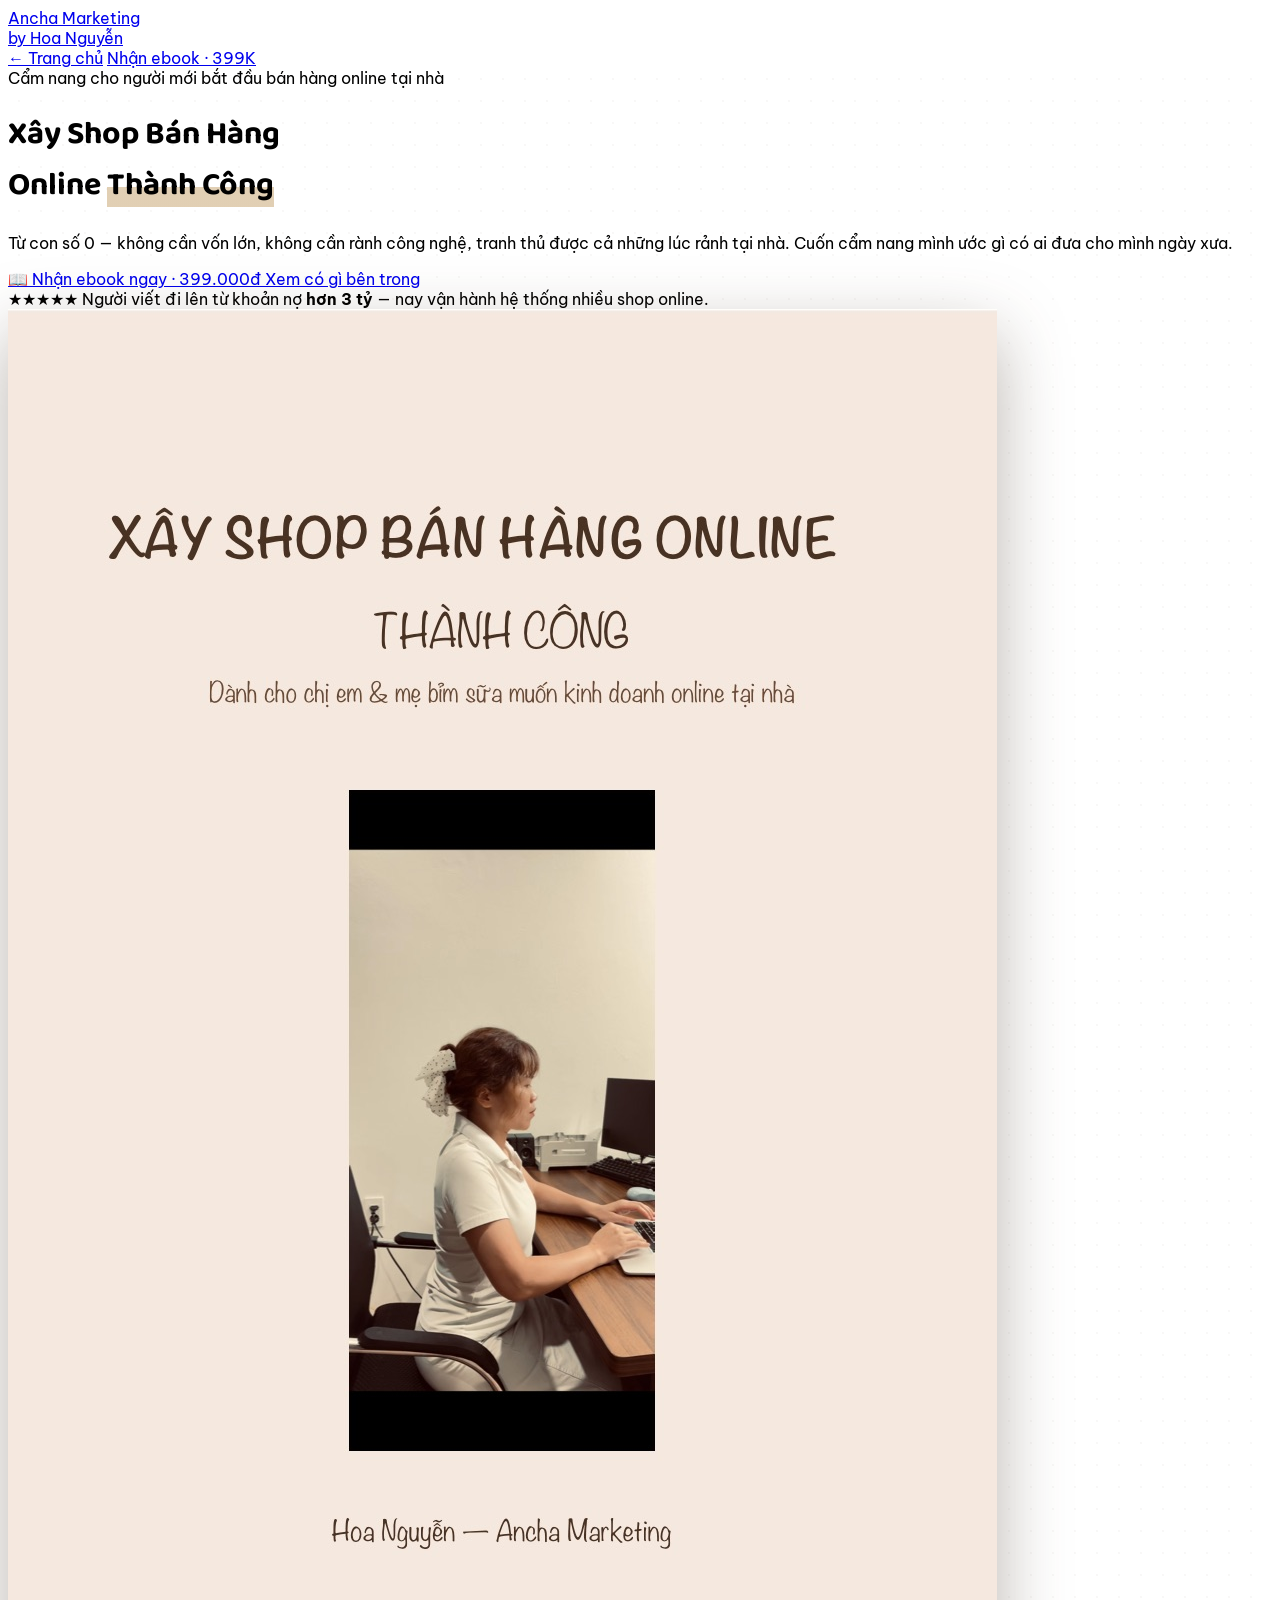
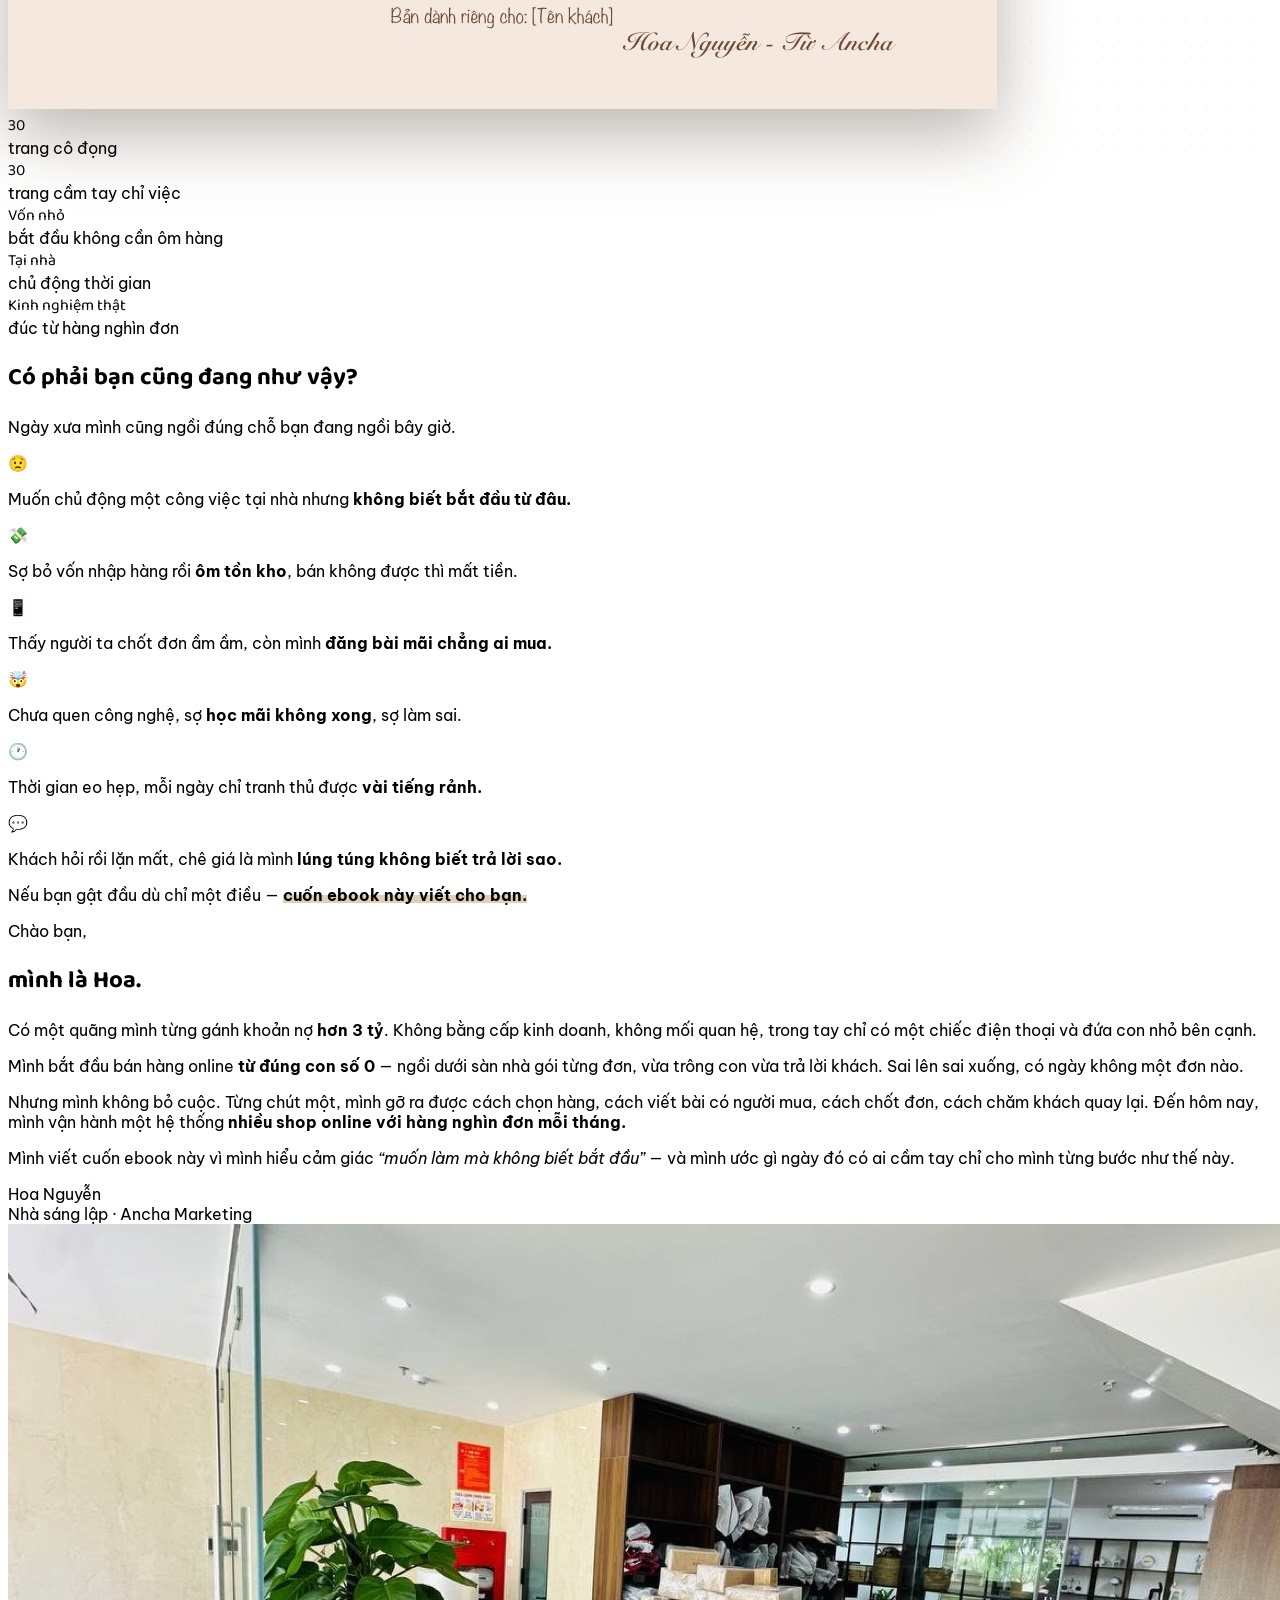
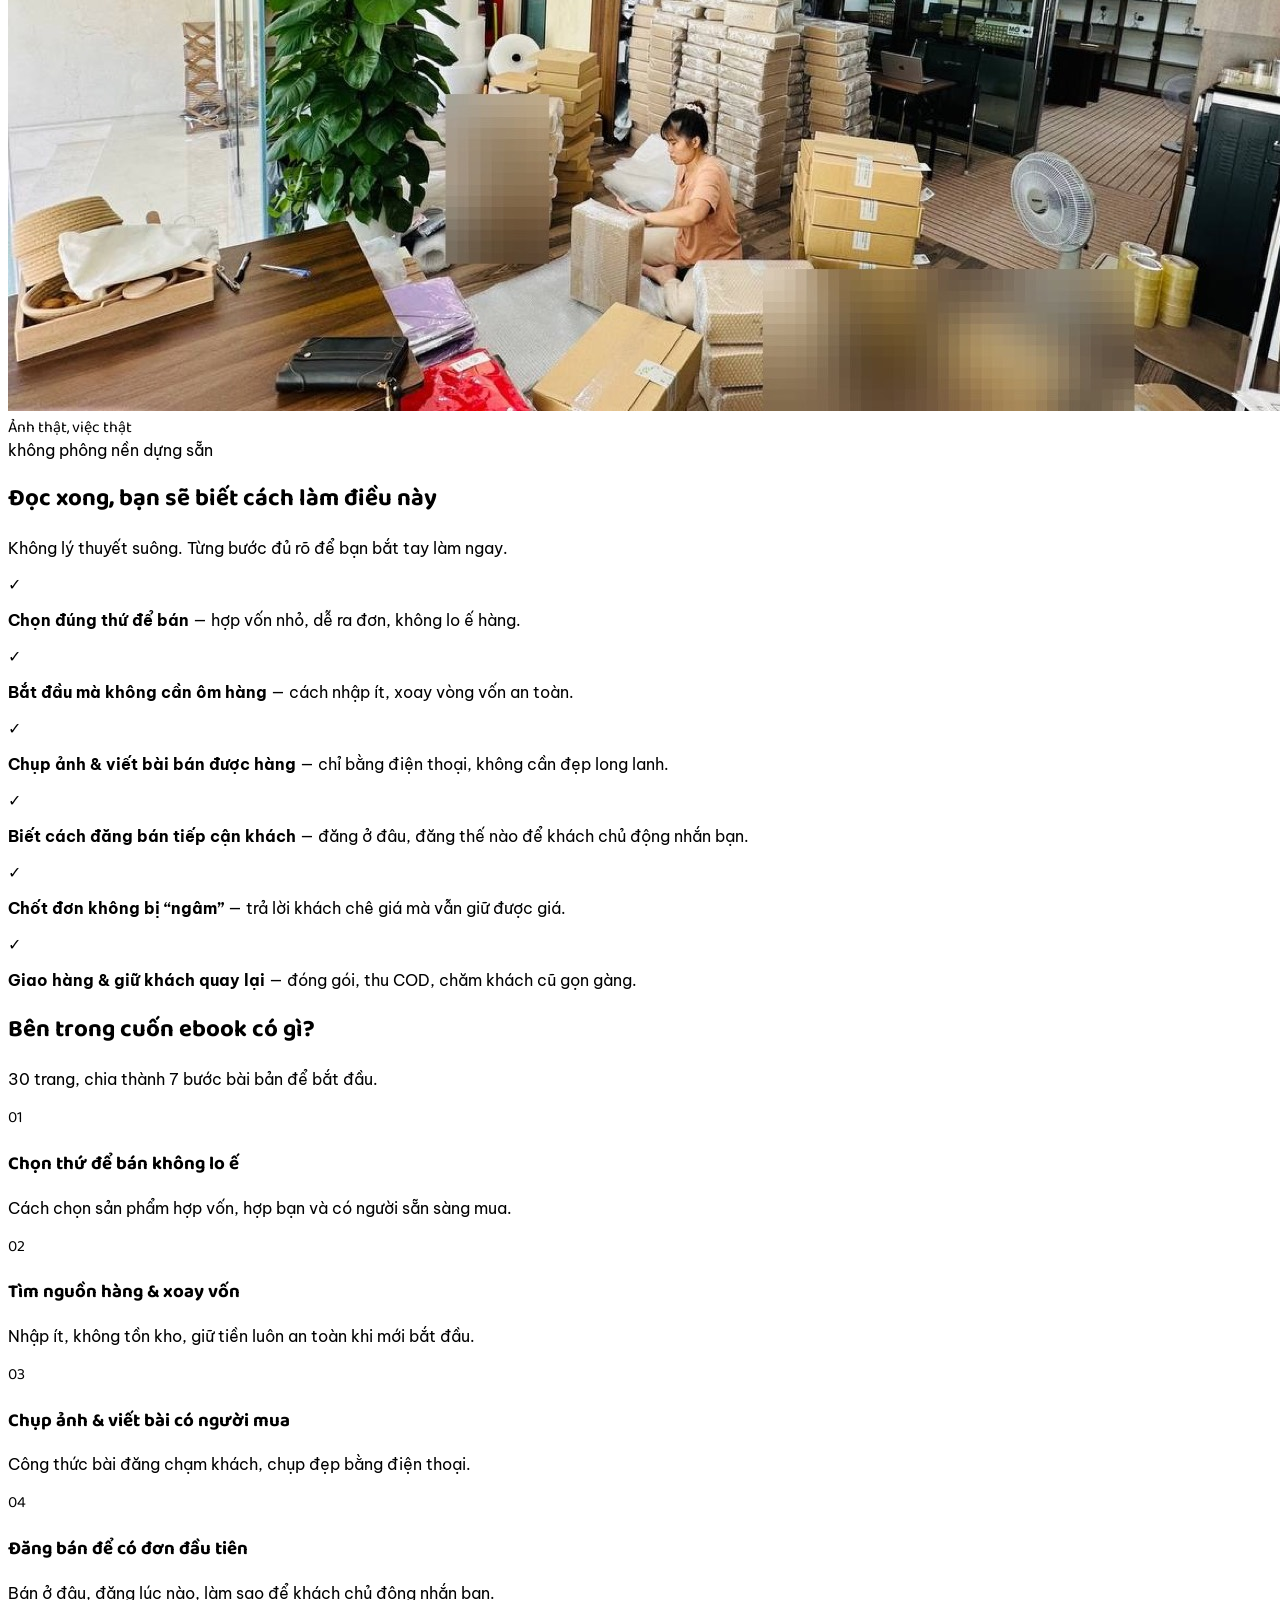
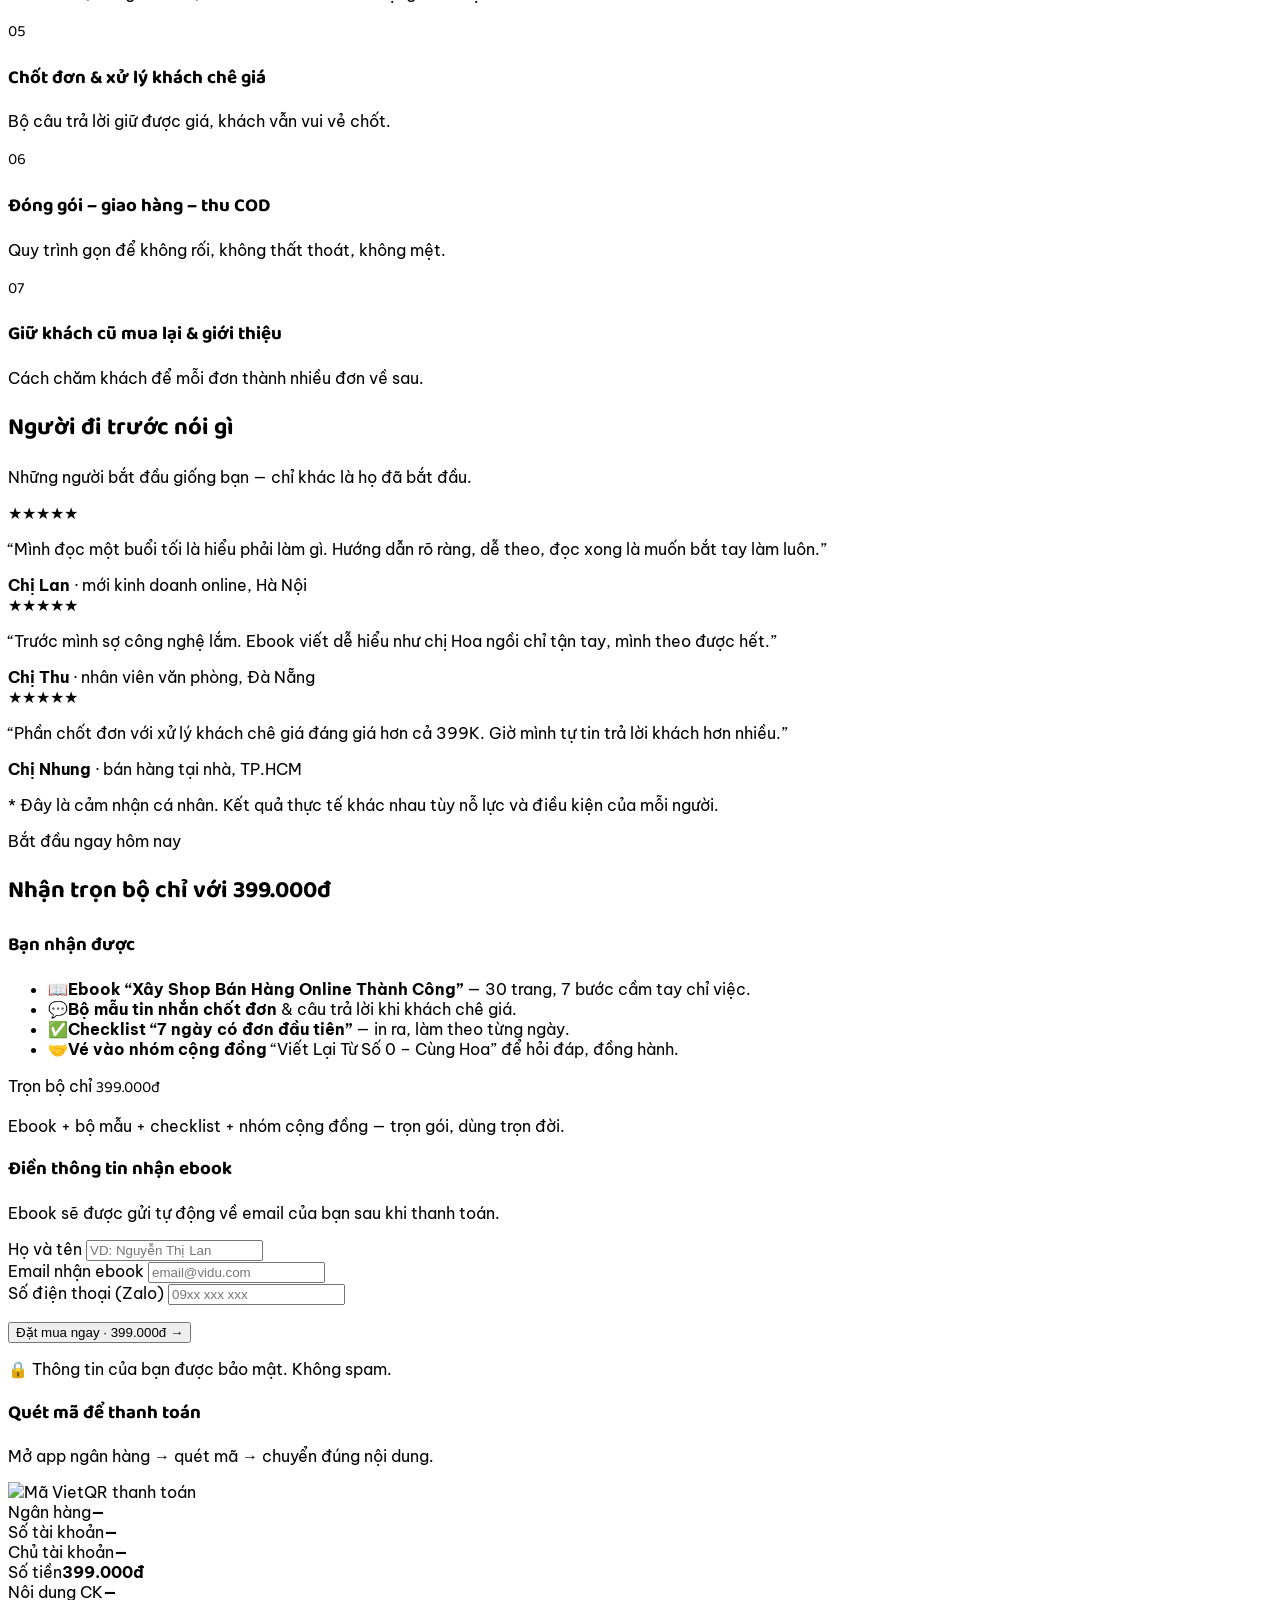
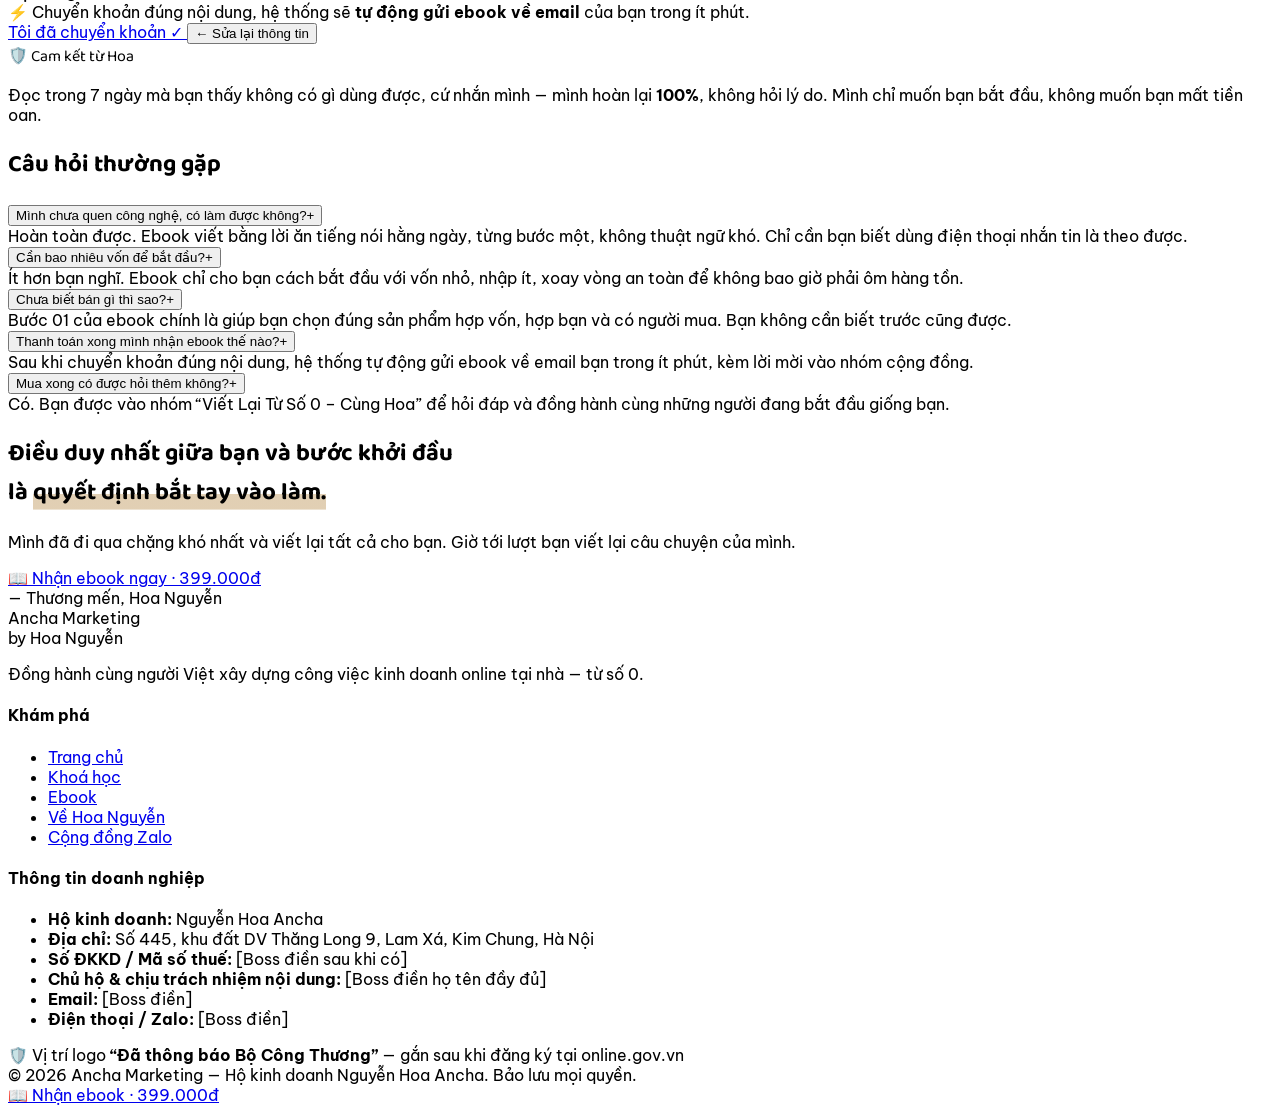
==== ebook/index.html @ ba5d1a35 "Thanh toán ebook: cấu hình SePay Sacombank + nối Apps Script (Mức 2) - CONFIG: Sacombank / SEP10008F" ====
<!DOCTYPE html>
<html lang="vi">
<head>
<meta charset="UTF-8">
<meta name="viewport" content="width=device-width, initial-scale=1.0">
<title>Xây Shop Bán Hàng Online Thành Công — Ebook của Hoa Nguyễn</title>
<meta name="description" content="Ebook cầm tay chỉ việc cho người mới bắt đầu bán hàng online tại nhà — từ số 0, vốn nhỏ, không cần rành công nghệ. Viết bởi Hoa Nguyễn, Ancha Marketing.">

<!-- Open Graph -->
<meta property="og:title" content="Xây Shop Bán Hàng Online Thành Công — Ebook của Hoa Nguyễn">
<meta property="og:description" content="Từ số 0 — cẩm nang cầm tay chỉ việc bán hàng online tại nhà cho người mới bắt đầu. Chỉ 399.000đ.">
<meta property="og:image" content="https://anchamarketing.com/ebook/assets/ebook-cover.jpg">
<meta property="og:type" content="website">

<link rel="icon" href="data:image/svg+xml,%3Csvg xmlns='http://www.w3.org/2000/svg' viewBox='0 0 100 100'%3E%3Ctext y='.9em' font-size='90'%3E%F0%9F%93%96%3C/text%3E%3C/svg%3E">

<script src="https://cdn.tailwindcss.com"></script>

<link rel="preconnect" href="https://fonts.googleapis.com">
<link rel="preconnect" href="https://fonts.gstatic.com" crossorigin>
<link href="https://fonts.googleapis.com/css2?family=Baloo+2:wght@500;600;700;800&family=Be+Vietnam+Pro:wght@300;400;500;600;700&family=Dancing+Script:wght@600;700&display=swap" rel="stylesheet">

<script>
  tailwind.config = {
    theme: {
      extend: {
        colors: {
          cream:   '#F5E8DE',
          cream2:  '#EFDFD2',
          cream3:  '#E7D4C4',
          ink:     '#4A3222',
          brown:   '#6B4A34',
          brownd:  '#3A2717',
          gold:    '#C9A876',
          goldd:   '#B08C55'
        },
        fontFamily: {
          hand:   ['"Baloo 2"', 'cursive'],
          script: ['"Dancing Script"', 'cursive'],
          body:   ['"Be Vietnam Pro"', 'sans-serif']
        }
      }
    }
  }
</script>

<style>
  html { scroll-behavior: smooth; }
  body { font-family: 'Be Vietnam Pro', sans-serif; }
  h1,h2,h3,.font-hand { font-family: 'Baloo 2', cursive; }
  .reveal { opacity: 0; transform: translateY(24px); transition: opacity .7s ease, transform .7s ease; }
  .reveal.on { opacity: 1; transform: none; }
  .cta-pulse { box-shadow: 0 0 0 0 rgba(201,168,118,.55); animation: pulse 2.4s infinite; }
  @keyframes pulse { 0%{box-shadow:0 0 0 0 rgba(201,168,118,.5)} 70%{box-shadow:0 0 0 16px rgba(201,168,118,0)} 100%{box-shadow:0 0 0 0 rgba(201,168,118,0)} }
  .book-shadow { filter: drop-shadow(0 25px 35px rgba(58,39,23,.35)); }
  .paper { background-image: radial-gradient(rgba(74,50,34,.035) 1px, transparent 1px); background-size: 22px 22px; }
  .underline-hand { background: linear-gradient(120deg, rgba(201,168,118,.55) 0 100%); background-repeat:no-repeat; background-position:0 88%; background-size:100% 40%; }
</style>
</head>
<body class="bg-cream text-ink antialiased">

<!-- ===== NAV ===== -->
<nav class="fixed top-0 inset-x-0 z-50 bg-cream/90 backdrop-blur border-b border-cream3">
  <div class="max-w-6xl mx-auto px-4 h-16 flex items-center justify-between">
    <a href="../" class="leading-tight">
      <div class="font-script text-2xl text-brown">Ancha Marketing</div>
      <div class="text-[10px] tracking-[.25em] text-brown/70 uppercase -mt-1">by Hoa Nguyễn</div>
    </a>
    <div class="flex items-center gap-5">
      <a href="../" class="hidden md:inline text-sm font-medium text-brown hover:text-ink">← Trang chủ</a>
      <a href="#dat-mua" class="hidden sm:inline-flex items-center gap-2 bg-brown text-cream px-5 py-2.5 rounded-full text-sm font-semibold hover:bg-brownd transition">
        Nhận ebook · 399K
      </a>
    </div>
  </div>
</nav>

<!-- ===== HERO ===== -->
<header class="pt-24 pb-14 sm:pt-32 sm:pb-20 px-4 paper">
  <div class="max-w-6xl mx-auto grid lg:grid-cols-2 gap-10 lg:gap-8 items-center">
    <div class="text-center lg:text-left">
      <span class="inline-block bg-cream2 text-brown text-xs sm:text-sm font-semibold px-4 py-1.5 rounded-full border border-cream3 mb-5">
        Cẩm nang cho người mới bắt đầu bán hàng online tại nhà
      </span>
      <h1 class="text-4xl sm:text-5xl lg:text-[3.4rem] font-extrabold leading-[1.08] text-ink">
        Xây Shop Bán Hàng<br>Online <span class="underline-hand">Thành Công</span>
      </h1>
      <p class="mt-5 text-lg sm:text-xl text-brown/90 max-w-xl mx-auto lg:mx-0">
        Từ con số 0 — không cần vốn lớn, không cần rành công nghệ, tranh thủ được cả những lúc rảnh tại nhà. Cuốn cẩm nang mình ước gì có ai đưa cho mình ngày xưa.
      </p>

      <div class="mt-8 flex flex-col sm:flex-row gap-3 justify-center lg:justify-start">
        <a href="#dat-mua" class="cta-pulse inline-flex items-center justify-center gap-2 bg-brown text-cream px-8 py-4 rounded-full text-lg font-bold hover:bg-brownd transition">
          📖 Nhận ebook ngay · 399.000đ
        </a>
        <a href="#ben-trong" class="inline-flex items-center justify-center gap-2 bg-transparent border-2 border-brown/40 text-brown px-8 py-4 rounded-full text-lg font-semibold hover:bg-cream2 transition">
          Xem có gì bên trong
        </a>
      </div>

      <div class="mt-7 flex items-center gap-3 justify-center lg:justify-start text-sm text-brown/80">
        <span class="text-gold text-lg">★★★★★</span>
        <span>Người viết đi lên từ khoản nợ <b>hơn 3 tỷ</b> — nay vận hành hệ thống nhiều shop online.</span>
      </div>
    </div>

    <!-- Book mockup -->
    <div class="flex justify-center lg:justify-end">
      <div class="relative">
        <div class="absolute -inset-6 bg-gold/15 rounded-[2rem] blur-2xl"></div>
        <img src="assets/ebook-cover.jpg" alt="Bìa ebook Xây Shop Bán Hàng Online Thành Công"
             class="relative w-64 sm:w-80 rounded-xl book-shadow ring-1 ring-cream3">
        <div class="absolute -bottom-4 -right-3 sm:-right-5 bg-ink text-cream rounded-2xl px-4 py-2 text-center shadow-xl rotate-3">
          <div class="font-hand text-2xl font-extrabold leading-none">30</div>
          <div class="text-[10px] tracking-wide">trang cô đọng</div>
        </div>
      </div>
    </div>
  </div>
</header>

<!-- ===== TRUST STRIP ===== -->
<section class="bg-cream2 border-y border-cream3">
  <div class="max-w-6xl mx-auto px-4 py-8 grid grid-cols-2 md:grid-cols-4 gap-6 text-center">
    <div><div class="font-hand text-3xl font-extrabold text-brown">30</div><div class="text-xs sm:text-sm text-brown/80 mt-1">trang cầm tay chỉ việc</div></div>
    <div><div class="font-hand text-3xl font-extrabold text-brown">Vốn nhỏ</div><div class="text-xs sm:text-sm text-brown/80 mt-1">bắt đầu không cần ôm hàng</div></div>
    <div><div class="font-hand text-3xl font-extrabold text-brown">Tại nhà</div><div class="text-xs sm:text-sm text-brown/80 mt-1">chủ động thời gian</div></div>
    <div><div class="font-hand text-3xl font-extrabold text-brown">Kinh nghiệm thật</div><div class="text-xs sm:text-sm text-brown/80 mt-1">đúc từ hàng nghìn đơn</div></div>
  </div>
</section>

<!-- ===== PAIN ===== -->
<section class="py-16 sm:py-20 px-4">
  <div class="max-w-4xl mx-auto text-center reveal">
    <h2 class="text-3xl sm:text-4xl font-extrabold text-ink">Có phải bạn cũng đang như vậy?</h2>
    <p class="mt-3 text-brown/80 text-lg">Ngày xưa mình cũng ngồi đúng chỗ bạn đang ngồi bây giờ.</p>
  </div>
  <div class="max-w-4xl mx-auto mt-10 grid sm:grid-cols-2 gap-4">
    <div class="reveal flex gap-4 bg-white/60 border border-cream3 rounded-2xl p-5"><span class="text-2xl">😟</span><p>Muốn chủ động một công việc tại nhà nhưng <b>không biết bắt đầu từ đâu.</b></p></div>
    <div class="reveal flex gap-4 bg-white/60 border border-cream3 rounded-2xl p-5"><span class="text-2xl">💸</span><p>Sợ bỏ vốn nhập hàng rồi <b>ôm tồn kho</b>, bán không được thì mất tiền.</p></div>
    <div class="reveal flex gap-4 bg-white/60 border border-cream3 rounded-2xl p-5"><span class="text-2xl">📱</span><p>Thấy người ta chốt đơn ầm ầm, còn mình <b>đăng bài mãi chẳng ai mua.</b></p></div>
    <div class="reveal flex gap-4 bg-white/60 border border-cream3 rounded-2xl p-5"><span class="text-2xl">🤯</span><p>Chưa quen công nghệ, sợ <b>học mãi không xong</b>, sợ làm sai.</p></div>
    <div class="reveal flex gap-4 bg-white/60 border border-cream3 rounded-2xl p-5"><span class="text-2xl">🕐</span><p>Thời gian eo hẹp, mỗi ngày chỉ tranh thủ được <b>vài tiếng rảnh.</b></p></div>
    <div class="reveal flex gap-4 bg-white/60 border border-cream3 rounded-2xl p-5"><span class="text-2xl">💬</span><p>Khách hỏi rồi lặn mất, chê giá là mình <b>lúng túng không biết trả lời sao.</b></p></div>
  </div>
  <p class="max-w-2xl mx-auto text-center mt-10 text-lg text-ink reveal">
    Nếu bạn gật đầu dù chỉ một điều — <b class="underline-hand">cuốn ebook này viết cho bạn.</b>
  </p>
</section>

<!-- ===== STORY (personal) ===== -->
<section class="py-16 sm:py-20 px-4 bg-cream2 border-y border-cream3">
  <div class="max-w-6xl mx-auto grid lg:grid-cols-2 gap-10 items-center">
    <div class="reveal order-2 lg:order-1">
      <span class="font-script text-3xl text-gold">Chào bạn,</span>
      <h2 class="text-3xl sm:text-4xl font-extrabold text-ink mt-1">mình là Hoa.</h2>
      <div class="mt-5 space-y-4 text-brown/90 text-lg leading-relaxed">
        <p>Có một quãng mình từng gánh khoản nợ <b>hơn 3 tỷ</b>. Không bằng cấp kinh doanh, không mối quan hệ, trong tay chỉ có một chiếc điện thoại và đứa con nhỏ bên cạnh.</p>
        <p>Mình bắt đầu bán hàng online <b>từ đúng con số 0</b> — ngồi dưới sàn nhà gói từng đơn, vừa trông con vừa trả lời khách. Sai lên sai xuống, có ngày không một đơn nào.</p>
        <p>Nhưng mình không bỏ cuộc. Từng chút một, mình gỡ ra được cách chọn hàng, cách viết bài có người mua, cách chốt đơn, cách chăm khách quay lại. Đến hôm nay, mình vận hành một hệ thống <b>nhiều shop online với hàng nghìn đơn mỗi tháng.</b></p>
        <p>Mình viết cuốn ebook này vì mình hiểu cảm giác <i>“muốn làm mà không biết bắt đầu”</i> — và mình ước gì ngày đó có ai cầm tay chỉ cho mình từng bước như thế này.</p>
      </div>
      <div class="mt-6 font-script text-3xl text-brown">Hoa Nguyễn</div>
      <div class="text-sm text-brown/70">Nhà sáng lập · Ancha Marketing</div>
    </div>
    <div class="reveal order-1 lg:order-2">
      <div class="relative">
        <img src="assets/hoa-lam-viec.jpg" alt="Hoa gói đơn hàng tại nhà" class="rounded-2xl shadow-xl ring-1 ring-cream3 w-full object-cover">
        <div class="absolute -bottom-5 left-4 bg-cream border border-gold/50 rounded-2xl px-5 py-3 shadow-lg">
          <div class="font-hand text-xl font-bold text-ink leading-tight">Ảnh thật, việc thật</div>
          <div class="text-xs text-brown/80">không phông nền dựng sẵn</div>
        </div>
      </div>
    </div>
  </div>
</section>

<!-- ===== PROMISE ===== -->
<section class="py-16 sm:py-20 px-4">
  <div class="max-w-4xl mx-auto text-center reveal">
    <h2 class="text-3xl sm:text-4xl font-extrabold text-ink">Đọc xong, bạn sẽ biết cách làm điều này</h2>
    <p class="mt-3 text-brown/80 text-lg">Không lý thuyết suông. Từng bước đủ rõ để bạn bắt tay làm ngay.</p>
  </div>
  <div class="max-w-5xl mx-auto mt-10 grid sm:grid-cols-2 gap-5">
    <div class="reveal flex gap-4 items-start"><span class="shrink-0 w-9 h-9 rounded-full bg-gold/25 text-brown flex items-center justify-center font-bold">✓</span><p class="text-lg"><b>Chọn đúng thứ để bán</b> — hợp vốn nhỏ, dễ ra đơn, không lo ế hàng.</p></div>
    <div class="reveal flex gap-4 items-start"><span class="shrink-0 w-9 h-9 rounded-full bg-gold/25 text-brown flex items-center justify-center font-bold">✓</span><p class="text-lg"><b>Bắt đầu mà không cần ôm hàng</b> — cách nhập ít, xoay vòng vốn an toàn.</p></div>
    <div class="reveal flex gap-4 items-start"><span class="shrink-0 w-9 h-9 rounded-full bg-gold/25 text-brown flex items-center justify-center font-bold">✓</span><p class="text-lg"><b>Chụp ảnh &amp; viết bài bán được hàng</b> — chỉ bằng điện thoại, không cần đẹp long lanh.</p></div>
    <div class="reveal flex gap-4 items-start"><span class="shrink-0 w-9 h-9 rounded-full bg-gold/25 text-brown flex items-center justify-center font-bold">✓</span><p class="text-lg"><b>Biết cách đăng bán tiếp cận khách</b> — đăng ở đâu, đăng thế nào để khách chủ động nhắn bạn.</p></div>
    <div class="reveal flex gap-4 items-start"><span class="shrink-0 w-9 h-9 rounded-full bg-gold/25 text-brown flex items-center justify-center font-bold">✓</span><p class="text-lg"><b>Chốt đơn không bị “ngâm”</b> — trả lời khách chê giá mà vẫn giữ được giá.</p></div>
    <div class="reveal flex gap-4 items-start"><span class="shrink-0 w-9 h-9 rounded-full bg-gold/25 text-brown flex items-center justify-center font-bold">✓</span><p class="text-lg"><b>Giao hàng &amp; giữ khách quay lại</b> — đóng gói, thu COD, chăm khách cũ gọn gàng.</p></div>
  </div>
</section>

<!-- ===== WHAT'S INSIDE ===== -->
<section id="ben-trong" class="py-16 sm:py-20 px-4 bg-cream2 border-y border-cream3">
  <div class="max-w-5xl mx-auto text-center reveal">
    <h2 class="text-3xl sm:text-4xl font-extrabold text-ink">Bên trong cuốn ebook có gì?</h2>
    <p class="mt-3 text-brown/80 text-lg">30 trang, chia thành 7 bước bài bản để bắt đầu.</p>
  </div>
  <div class="max-w-4xl mx-auto mt-10 space-y-4">
    <div class="reveal bg-white/70 border border-cream3 rounded-2xl p-5 sm:p-6 flex gap-5 items-start">
      <div class="font-hand text-3xl font-extrabold text-gold shrink-0 w-10">01</div>
      <div><h3 class="text-xl font-bold text-ink">Chọn thứ để bán không lo ế</h3><p class="text-brown/85 mt-1">Cách chọn sản phẩm hợp vốn, hợp bạn và có người sẵn sàng mua.</p></div>
    </div>
    <div class="reveal bg-white/70 border border-cream3 rounded-2xl p-5 sm:p-6 flex gap-5 items-start">
      <div class="font-hand text-3xl font-extrabold text-gold shrink-0 w-10">02</div>
      <div><h3 class="text-xl font-bold text-ink">Tìm nguồn hàng &amp; xoay vốn</h3><p class="text-brown/85 mt-1">Nhập ít, không tồn kho, giữ tiền luôn an toàn khi mới bắt đầu.</p></div>
    </div>
    <div class="reveal bg-white/70 border border-cream3 rounded-2xl p-5 sm:p-6 flex gap-5 items-start">
      <div class="font-hand text-3xl font-extrabold text-gold shrink-0 w-10">03</div>
      <div><h3 class="text-xl font-bold text-ink">Chụp ảnh &amp; viết bài có người mua</h3><p class="text-brown/85 mt-1">Công thức bài đăng chạm khách, chụp đẹp bằng điện thoại.</p></div>
    </div>
    <div class="reveal bg-white/70 border border-cream3 rounded-2xl p-5 sm:p-6 flex gap-5 items-start">
      <div class="font-hand text-3xl font-extrabold text-gold shrink-0 w-10">04</div>
      <div><h3 class="text-xl font-bold text-ink">Đăng bán để có đơn đầu tiên</h3><p class="text-brown/85 mt-1">Bán ở đâu, đăng lúc nào, làm sao để khách chủ động nhắn bạn.</p></div>
    </div>
    <div class="reveal bg-white/70 border border-cream3 rounded-2xl p-5 sm:p-6 flex gap-5 items-start">
      <div class="font-hand text-3xl font-extrabold text-gold shrink-0 w-10">05</div>
      <div><h3 class="text-xl font-bold text-ink">Chốt đơn &amp; xử lý khách chê giá</h3><p class="text-brown/85 mt-1">Bộ câu trả lời giữ được giá, khách vẫn vui vẻ chốt.</p></div>
    </div>
    <div class="reveal bg-white/70 border border-cream3 rounded-2xl p-5 sm:p-6 flex gap-5 items-start">
      <div class="font-hand text-3xl font-extrabold text-gold shrink-0 w-10">06</div>
      <div><h3 class="text-xl font-bold text-ink">Đóng gói – giao hàng – thu COD</h3><p class="text-brown/85 mt-1">Quy trình gọn để không rối, không thất thoát, không mệt.</p></div>
    </div>
    <div class="reveal bg-white/70 border border-cream3 rounded-2xl p-5 sm:p-6 flex gap-5 items-start">
      <div class="font-hand text-3xl font-extrabold text-gold shrink-0 w-10">07</div>
      <div><h3 class="text-xl font-bold text-ink">Giữ khách cũ mua lại &amp; giới thiệu</h3><p class="text-brown/85 mt-1">Cách chăm khách để mỗi đơn thành nhiều đơn về sau.</p></div>
    </div>
  </div>
</section>

<!-- ===== SOCIAL PROOF ===== -->
<!-- 👉 GỢI Ý: Thay 3 lời chứng thực bên dưới bằng ẢNH CHỤP phản hồi THẬT của học viên/khách để tăng độ tin. -->
<section class="py-16 sm:py-20 px-4">
  <div class="max-w-5xl mx-auto text-center reveal">
    <h2 class="text-3xl sm:text-4xl font-extrabold text-ink">Người đi trước nói gì</h2>
    <p class="mt-3 text-brown/80 text-lg">Những người bắt đầu giống bạn — chỉ khác là họ đã bắt đầu.</p>
  </div>
  <div class="max-w-5xl mx-auto mt-10 grid md:grid-cols-3 gap-5">
    <div class="reveal bg-cream2 border border-cream3 rounded-2xl p-6">
      <div class="text-gold mb-2">★★★★★</div>
      <p class="text-ink/90">“Mình đọc một buổi tối là hiểu phải làm gì. Hướng dẫn rõ ràng, dễ theo, đọc xong là muốn bắt tay làm luôn.”</p>
      <div class="mt-4 text-sm"><b>Chị Lan</b> · mới kinh doanh online, Hà Nội</div>
    </div>
    <div class="reveal bg-cream2 border border-cream3 rounded-2xl p-6">
      <div class="text-gold mb-2">★★★★★</div>
      <p class="text-ink/90">“Trước mình sợ công nghệ lắm. Ebook viết dễ hiểu như chị Hoa ngồi chỉ tận tay, mình theo được hết.”</p>
      <div class="mt-4 text-sm"><b>Chị Thu</b> · nhân viên văn phòng, Đà Nẵng</div>
    </div>
    <div class="reveal bg-cream2 border border-cream3 rounded-2xl p-6">
      <div class="text-gold mb-2">★★★★★</div>
      <p class="text-ink/90">“Phần chốt đơn với xử lý khách chê giá đáng giá hơn cả 399K. Giờ mình tự tin trả lời khách hơn nhiều.”</p>
      <div class="mt-4 text-sm"><b>Chị Nhung</b> · bán hàng tại nhà, TP.HCM</div>
    </div>
  </div>
  <p class="max-w-5xl mx-auto mt-6 text-center text-xs text-brown/60">* Đây là cảm nhận cá nhân. Kết quả thực tế khác nhau tùy nỗ lực và điều kiện của mỗi người.</p>
</section>

<!-- ===== OFFER / PRICE ===== -->
<section id="dat-mua" class="py-16 sm:py-24 px-4 bg-brownd text-cream">
  <div class="max-w-5xl mx-auto">
    <div class="text-center reveal">
      <span class="font-script text-3xl text-gold">Bắt đầu ngay hôm nay</span>
      <h2 class="text-3xl sm:text-4xl font-extrabold mt-1">Nhận trọn bộ chỉ với 399.000đ</h2>
    </div>

    <div class="mt-10 grid lg:grid-cols-2 gap-8 items-stretch">
      <!-- Value stack -->
      <div class="reveal bg-brown/40 border border-gold/30 rounded-3xl p-7 sm:p-8">
        <h3 class="font-hand text-2xl font-bold text-gold mb-5">Bạn nhận được</h3>
        <ul class="space-y-4">
          <li class="flex gap-3"><span class="text-gold">📖</span><span><b>Ebook “Xây Shop Bán Hàng Online Thành Công”</b> — 30 trang, 7 bước cầm tay chỉ việc.</span></li>
          <li class="flex gap-3"><span class="text-gold">💬</span><span><b>Bộ mẫu tin nhắn chốt đơn</b> &amp; câu trả lời khi khách chê giá.</span></li>
          <li class="flex gap-3"><span class="text-gold">✅</span><span><b>Checklist “7 ngày có đơn đầu tiên”</b> — in ra, làm theo từng ngày.</span></li>
          <li class="flex gap-3"><span class="text-gold">🤝</span><span><b>Vé vào nhóm cộng đồng</b> “Viết Lại Từ Số 0 – Cùng Hoa” để hỏi đáp, đồng hành.</span></li>
        </ul>
        <div class="mt-7 pt-6 border-t border-gold/20">
          <div class="flex items-baseline gap-3">
            <span class="text-cream/70 text-lg">Trọn bộ chỉ</span>
            <span class="font-hand text-5xl font-extrabold text-gold leading-none">399.000đ</span>
          </div>
          <p class="text-cream/70 text-sm mt-2">Ebook + bộ mẫu + checklist + nhóm cộng đồng — trọn gói, dùng trọn đời.</p>
        </div>
      </div>

      <!-- Order form -->
      <div class="reveal bg-cream text-ink rounded-3xl p-7 sm:p-8 shadow-2xl">
        <!-- STEP 1: form -->
        <div id="step-form">
          <h3 class="font-hand text-2xl font-bold text-ink">Điền thông tin nhận ebook</h3>
          <p class="text-brown/80 text-sm mt-1 mb-5">Ebook sẽ được gửi tự động về email của bạn sau khi thanh toán.</p>
          <form id="order-form" class="space-y-4" novalidate>
            <div>
              <label class="block text-sm font-medium mb-1" for="ten">Họ và tên</label>
              <input id="ten" name="ten" type="text" required autocomplete="name" placeholder="VD: Nguyễn Thị Lan"
                class="w-full rounded-xl border border-cream3 bg-white px-4 py-3 focus:outline-none focus:ring-2 focus:ring-gold">
            </div>
            <div>
              <label class="block text-sm font-medium mb-1" for="email">Email nhận ebook</label>
              <input id="email" name="email" type="email" required autocomplete="email" placeholder="email@vidu.com"
                class="w-full rounded-xl border border-cream3 bg-white px-4 py-3 focus:outline-none focus:ring-2 focus:ring-gold">
            </div>
            <div>
              <label class="block text-sm font-medium mb-1" for="sdt">Số điện thoại (Zalo)</label>
              <input id="sdt" name="sdt" type="tel" required inputmode="numeric" autocomplete="tel" placeholder="09xx xxx xxx"
                class="w-full rounded-xl border border-cream3 bg-white px-4 py-3 focus:outline-none focus:ring-2 focus:ring-gold">
            </div>
            <p id="form-err" class="hidden text-sm text-red-600"></p>
            <button type="submit" class="cta-pulse w-full bg-brown text-cream py-4 rounded-full text-lg font-bold hover:bg-brownd transition">
              Đặt mua ngay · 399.000đ →
            </button>
            <p class="text-center text-xs text-brown/60">🔒 Thông tin của bạn được bảo mật. Không spam.</p>
          </form>
        </div>

        <!-- STEP 2: payment (hidden until submit) -->
        <div id="step-pay" class="hidden text-center">
          <h3 class="font-hand text-2xl font-bold text-ink">Quét mã để thanh toán</h3>
          <p class="text-brown/80 text-sm mt-1">Mở app ngân hàng → quét mã → chuyển đúng nội dung.</p>
          <div class="mt-4 bg-white border border-cream3 rounded-2xl p-4 inline-block">
            <img id="qr-img" src="" alt="Mã VietQR thanh toán" class="w-56 h-56 mx-auto object-contain">
          </div>
          <div class="mt-4 text-sm text-left max-w-xs mx-auto space-y-1 bg-cream2 rounded-xl p-4 border border-cream3">
            <div class="flex justify-between"><span class="text-brown/70">Ngân hàng</span><b id="p-bank">—</b></div>
            <div class="flex justify-between"><span class="text-brown/70">Số tài khoản</span><b id="p-acc">—</b></div>
            <div class="flex justify-between"><span class="text-brown/70">Chủ tài khoản</span><b id="p-name">—</b></div>
            <div class="flex justify-between"><span class="text-brown/70">Số tiền</span><b class="text-brown">399.000đ</b></div>
            <div class="flex justify-between"><span class="text-brown/70">Nội dung CK</span><b id="p-des" class="text-brown">—</b></div>
          </div>
          <div class="mt-4 text-sm text-brown/85 bg-gold/15 border border-gold/40 rounded-xl p-3">
            ⚡ Chuyển khoản đúng nội dung, hệ thống sẽ <b>tự động gửi ebook về email</b> của bạn trong ít phút.
          </div>
          <a id="btn-done" href="cam-on.html" class="mt-5 inline-flex w-full items-center justify-center gap-2 bg-brown text-cream py-4 rounded-full text-lg font-bold hover:bg-brownd transition">
            Tôi đã chuyển khoản ✓
          </a>
          <button id="btn-back" type="button" class="mt-2 text-sm text-brown/70 underline">← Sửa lại thông tin</button>
        </div>
      </div>
    </div>

    <!-- Guarantee -->
    <div class="reveal max-w-3xl mx-auto mt-10 text-center bg-brown/30 border border-gold/30 rounded-2xl p-6">
      <div class="font-hand text-2xl font-bold text-gold">🛡️ Cam kết từ Hoa</div>
      <p class="mt-2 text-cream/90">Đọc trong 7 ngày mà bạn thấy không có gì dùng được, cứ nhắn mình — mình hoàn lại <b>100%</b>, không hỏi lý do. Mình chỉ muốn bạn bắt đầu, không muốn bạn mất tiền oan.</p>
    </div>
  </div>
</section>

<!-- ===== FAQ ===== -->
<section id="faq" class="py-16 sm:py-20 px-4">
  <div class="max-w-3xl mx-auto">
    <h2 class="text-3xl sm:text-4xl font-extrabold text-center text-ink reveal">Câu hỏi thường gặp</h2>
    <div class="mt-10 space-y-3">
      <div class="reveal bg-cream2 border border-cream3 rounded-2xl overflow-hidden">
        <button class="faq-toggle w-full text-left p-5 font-semibold flex justify-between items-center gap-4">Mình chưa quen công nghệ, có làm được không?<span class="faq-icon text-2xl text-brown shrink-0">+</span></button>
        <div class="faq-content hidden px-5 pb-5 text-brown/85">Hoàn toàn được. Ebook viết bằng lời ăn tiếng nói hằng ngày, từng bước một, không thuật ngữ khó. Chỉ cần bạn biết dùng điện thoại nhắn tin là theo được.</div>
      </div>
      <div class="reveal bg-cream2 border border-cream3 rounded-2xl overflow-hidden">
        <button class="faq-toggle w-full text-left p-5 font-semibold flex justify-between items-center gap-4">Cần bao nhiêu vốn để bắt đầu?<span class="faq-icon text-2xl text-brown shrink-0">+</span></button>
        <div class="faq-content hidden px-5 pb-5 text-brown/85">Ít hơn bạn nghĩ. Ebook chỉ cho bạn cách bắt đầu với vốn nhỏ, nhập ít, xoay vòng an toàn để không bao giờ phải ôm hàng tồn.</div>
      </div>
      <div class="reveal bg-cream2 border border-cream3 rounded-2xl overflow-hidden">
        <button class="faq-toggle w-full text-left p-5 font-semibold flex justify-between items-center gap-4">Chưa biết bán gì thì sao?<span class="faq-icon text-2xl text-brown shrink-0">+</span></button>
        <div class="faq-content hidden px-5 pb-5 text-brown/85">Bước 01 của ebook chính là giúp bạn chọn đúng sản phẩm hợp vốn, hợp bạn và có người mua. Bạn không cần biết trước cũng được.</div>
      </div>
      <div class="reveal bg-cream2 border border-cream3 rounded-2xl overflow-hidden">
        <button class="faq-toggle w-full text-left p-5 font-semibold flex justify-between items-center gap-4">Thanh toán xong mình nhận ebook thế nào?<span class="faq-icon text-2xl text-brown shrink-0">+</span></button>
        <div class="faq-content hidden px-5 pb-5 text-brown/85">Sau khi chuyển khoản đúng nội dung, hệ thống tự động gửi ebook về email bạn trong ít phút, kèm lời mời vào nhóm cộng đồng.</div>
      </div>
      <div class="reveal bg-cream2 border border-cream3 rounded-2xl overflow-hidden">
        <button class="faq-toggle w-full text-left p-5 font-semibold flex justify-between items-center gap-4">Mua xong có được hỏi thêm không?<span class="faq-icon text-2xl text-brown shrink-0">+</span></button>
        <div class="faq-content hidden px-5 pb-5 text-brown/85">Có. Bạn được vào nhóm “Viết Lại Từ Số 0 – Cùng Hoa” để hỏi đáp và đồng hành cùng những người đang bắt đầu giống bạn.</div>
      </div>
    </div>
  </div>
</section>

<!-- ===== FINAL CTA ===== -->
<section class="py-16 sm:py-20 px-4 bg-cream2 border-t border-cream3">
  <div class="max-w-3xl mx-auto text-center reveal">
    <h2 class="text-3xl sm:text-4xl font-extrabold text-ink">Điều duy nhất giữa bạn và bước khởi đầu<br>là <span class="underline-hand">quyết định bắt tay vào làm.</span></h2>
    <p class="mt-4 text-lg text-brown/85">Mình đã đi qua chặng khó nhất và viết lại tất cả cho bạn. Giờ tới lượt bạn viết lại câu chuyện của mình.</p>
    <a href="#dat-mua" class="cta-pulse mt-8 inline-flex items-center justify-center gap-2 bg-brown text-cream px-10 py-4 rounded-full text-lg font-bold hover:bg-brownd transition">
      📖 Nhận ebook ngay · 399.000đ
    </a>
    <div class="mt-4 font-script text-2xl text-brown">— Thương mến, Hoa Nguyễn</div>
  </div>
</section>

<!-- ===== FOOTER ===== -->
<footer class="bg-cream2 border-t border-cream3 pt-14 pb-8 px-4 text-brown">
  <div class="max-w-6xl mx-auto grid md:grid-cols-4 gap-8">
    <div class="md:col-span-1">
      <div class="font-script text-2xl text-brown">Ancha Marketing</div>
      <div class="text-[10px] tracking-[.25em] text-brown/60 uppercase">by Hoa Nguyễn</div>
      <p class="text-sm mt-3 text-brown/80">Đồng hành cùng người Việt xây dựng công việc kinh doanh online tại nhà — từ số 0.</p>
    </div>
    <div>
      <h4 class="font-bold text-ink mb-3">Khám phá</h4>
      <ul class="space-y-2 text-sm">
        <li><a href="../" class="hover:text-ink">Trang chủ</a></li>
        <li><a href="../#khoa-hoc" class="hover:text-ink">Khoá học</a></li>
        <li><a href="./" class="hover:text-ink">Ebook</a></li>
        <li><a href="../#ve-hoa" class="hover:text-ink">Về Hoa Nguyễn</a></li>
        <li><a href="../#cong-dong" class="hover:text-ink">Cộng đồng Zalo</a></li>
      </ul>
    </div>
    <div class="md:col-span-2">
      <h4 class="font-bold text-ink mb-3">Thông tin doanh nghiệp</h4>
      <ul class="space-y-1.5 text-sm text-brown/85 leading-relaxed">
        <li><b>Hộ kinh doanh:</b> Nguyễn Hoa Ancha</li>
        <li><b>Địa chỉ:</b> Số 445, khu đất DV Thăng Long 9, Lam Xá, Kim Chung, Hà Nội</li>
        <li><b>Số ĐKKD / Mã số thuế:</b> <span class="text-brown/60">[Boss điền sau khi có]</span></li>
        <li><b>Chủ hộ &amp; chịu trách nhiệm nội dung:</b> <span class="text-brown/60">[Boss điền họ tên đầy đủ]</span></li>
        <li><b>Email:</b> <span class="text-brown/60">[Boss điền]</span></li>
        <li><b>Điện thoại / Zalo:</b> <span class="text-brown/60">[Boss điền]</span></li>
      </ul>
      <div class="mt-4 inline-flex items-center gap-2 border border-dashed border-brown/40 rounded-lg px-3 py-2 text-xs text-brown/60">
        🛡️ Vị trí logo <b>“Đã thông báo Bộ Công Thương”</b> — gắn sau khi đăng ký tại online.gov.vn
      </div>
    </div>
  </div>
  <div class="max-w-6xl mx-auto border-t border-cream3 mt-10 pt-6 text-center text-xs text-brown/60">
    © <span id="year"></span> Ancha Marketing — Hộ kinh doanh Nguyễn Hoa Ancha. Bảo lưu mọi quyền.
  </div>
</footer>

<!-- ===== MOBILE STICKY CTA ===== -->
<a href="#dat-mua" class="sm:hidden fixed bottom-0 inset-x-0 z-50 bg-brown text-cream text-center py-4 font-bold text-lg shadow-[0_-8px_20px_rgba(58,39,23,.25)]">
  📖 Nhận ebook · 399.000đ
</a>

<script>
/* ==========================================================================
   CẤU HÌNH THANH TOÁN SEPAY — Boss điền thông tin tài khoản của mình vào đây
   (sau đó chạy /sab-payment-embed + /sab-make để tự động giao ebook)
   ========================================================================== */
const CONFIG = {
  BANK: 'Sacombank',              // Ngân hàng theo SePay
  ACCOUNT: 'SEP10008F271022',     // Tài khoản định danh SePay (Sacombank) — nơi khách chuyển tiền vào
  ACCOUNT_NAME: 'NGUYEN THI HOA', // Tên chủ tài khoản
  BANK_LABEL: 'Sacombank',        // Tên hiển thị cho khách xem
  AMOUNT: 399000,
  WEBHOOK_URL: 'https://script.google.com/macros/s/AKfycbzInMHVh-5Va6vVrSf5WKfZaHt9PyVyv5Wz5z31CrSH7g4XuY5Ygua-JH3xdYfHVjZQsQ/exec', // (Mức 2) Google Apps Script — lưu đơn + gửi ebook tự động
  THANKYOU: 'cam-on.html'
};

/* ---- Scroll reveal ---- */
const io = new IntersectionObserver((entries)=>{
  entries.forEach(e=>{ if(e.isIntersecting){ e.target.classList.add('on'); io.unobserve(e.target); } });
},{threshold:.12});
document.querySelectorAll('.reveal').forEach(el=>io.observe(el));

/* ---- FAQ accordion ---- */
document.querySelectorAll('.faq-toggle').forEach(btn=>{
  btn.addEventListener('click',()=>{
    const c=btn.nextElementSibling, i=btn.querySelector('.faq-icon');
    c.classList.toggle('hidden');
    i.textContent = c.classList.contains('hidden') ? '+' : '−';
  });
});

/* ---- Year ---- */
document.getElementById('year').textContent = new Date().getFullYear();

/* ---- Order form → payment ---- */
const form = document.getElementById('order-form');
const stepForm = document.getElementById('step-form');
const stepPay  = document.getElementById('step-pay');
const errEl    = document.getElementById('form-err');

function showErr(msg){ errEl.textContent = msg; errEl.classList.remove('hidden'); }

form.addEventListener('submit', async (ev)=>{
  ev.preventDefault();
  errEl.classList.add('hidden');
  const ten   = document.getElementById('ten').value.trim();
  const email = document.getElementById('email').value.trim();
  const sdt   = document.getElementById('sdt').value.replace(/\s+/g,'');

  if(ten.length < 2) return showErr('Bạn vui lòng nhập họ tên nhé.');
  if(!/^[^@\s]+@[^@\s]+\.[^@\s]+$/.test(email)) return showErr('Email chưa đúng định dạng, bạn kiểm tra lại giúp mình.');
  if(!/^0\d{9}$/.test(sdt)) return showErr('Số điện thoại cần 10 số, bắt đầu bằng 0.');

  // Mã đơn: EBOOK + 4 số cuối SĐT + 3 ký tự ngẫu nhiên
  const rand = Math.random().toString(36).slice(2,5).toUpperCase();
  const orderCode = 'EBOOK' + sdt.slice(-4) + rand;

  // Lưu tạm (dùng cho trang cảm ơn)
  try { localStorage.setItem('sab_order', JSON.stringify({ten,email,sdt,orderCode})); } catch(e){}

  // Gửi thông tin khách về Google Apps Script (lưu đơn "chờ thanh toán")
  // Dùng text/plain + no-cors để tránh preflight CORS khi gọi Apps Script web app
  if(CONFIG.WEBHOOK_URL){
    try{
      fetch(CONFIG.WEBHOOK_URL,{method:'POST',mode:'no-cors',headers:{'Content-Type':'text/plain;charset=utf-8'},
        body: JSON.stringify({ten,email,sdt,orderCode,amount:CONFIG.AMOUNT,product:'Ebook Xay Shop Online'})});
    }catch(e){}
  }

  // Tạo mã VietQR SePay
  const qr = `https://qr.sepay.vn/img?acc=${encodeURIComponent(CONFIG.ACCOUNT)}&bank=${encodeURIComponent(CONFIG.BANK)}&amount=${CONFIG.AMOUNT}&des=${encodeURIComponent(orderCode)}&template=compact`;
  document.getElementById('qr-img').src = qr;
  document.getElementById('p-bank').textContent = CONFIG.BANK_LABEL;
  document.getElementById('p-acc').textContent  = CONFIG.ACCOUNT;
  document.getElementById('p-name').textContent = CONFIG.ACCOUNT_NAME;
  document.getElementById('p-des').textContent  = orderCode;
  document.getElementById('btn-done').href = CONFIG.THANKYOU + '?ten=' + encodeURIComponent(ten);

  stepForm.classList.add('hidden');
  stepPay.classList.remove('hidden');
  stepPay.scrollIntoView({behavior:'smooth', block:'center'});
});

document.getElementById('btn-back').addEventListener('click', ()=>{
  stepPay.classList.add('hidden');
  stepForm.classList.remove('hidden');
});
</script>
</body>
</html>
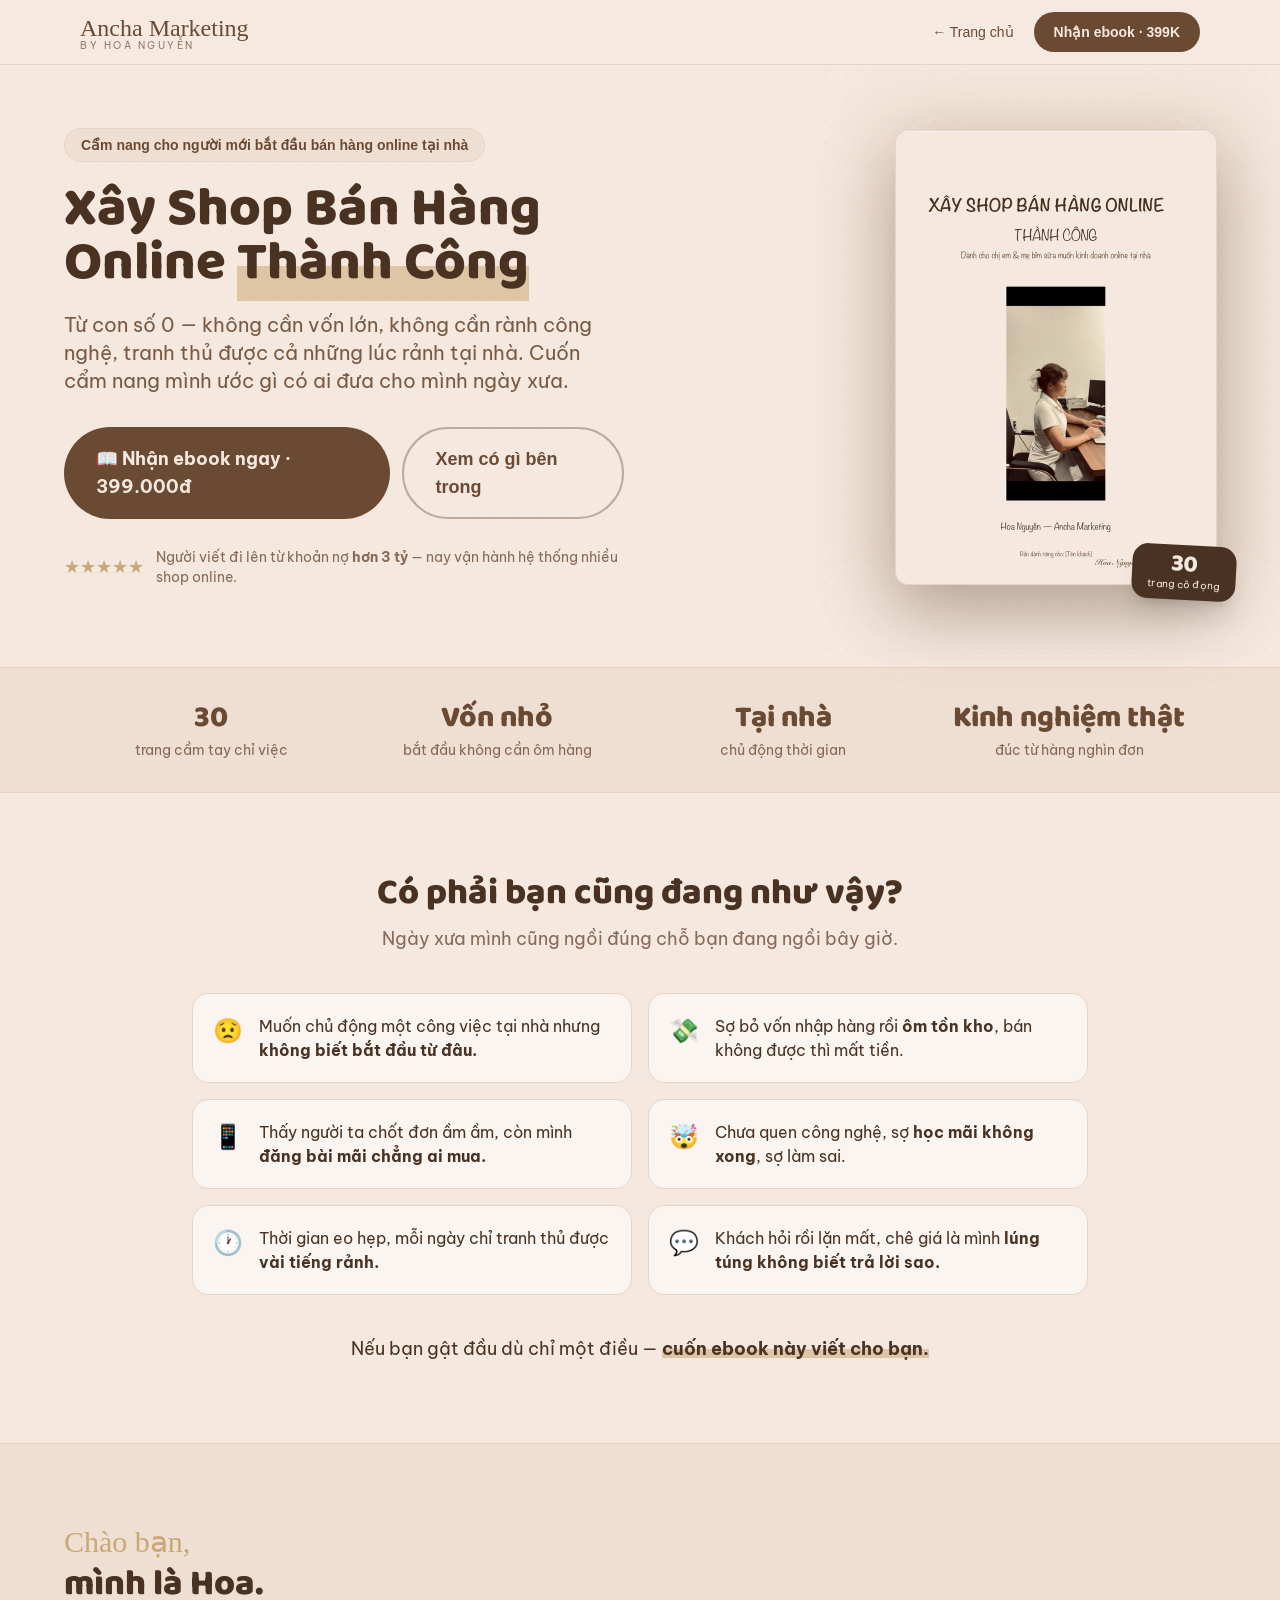
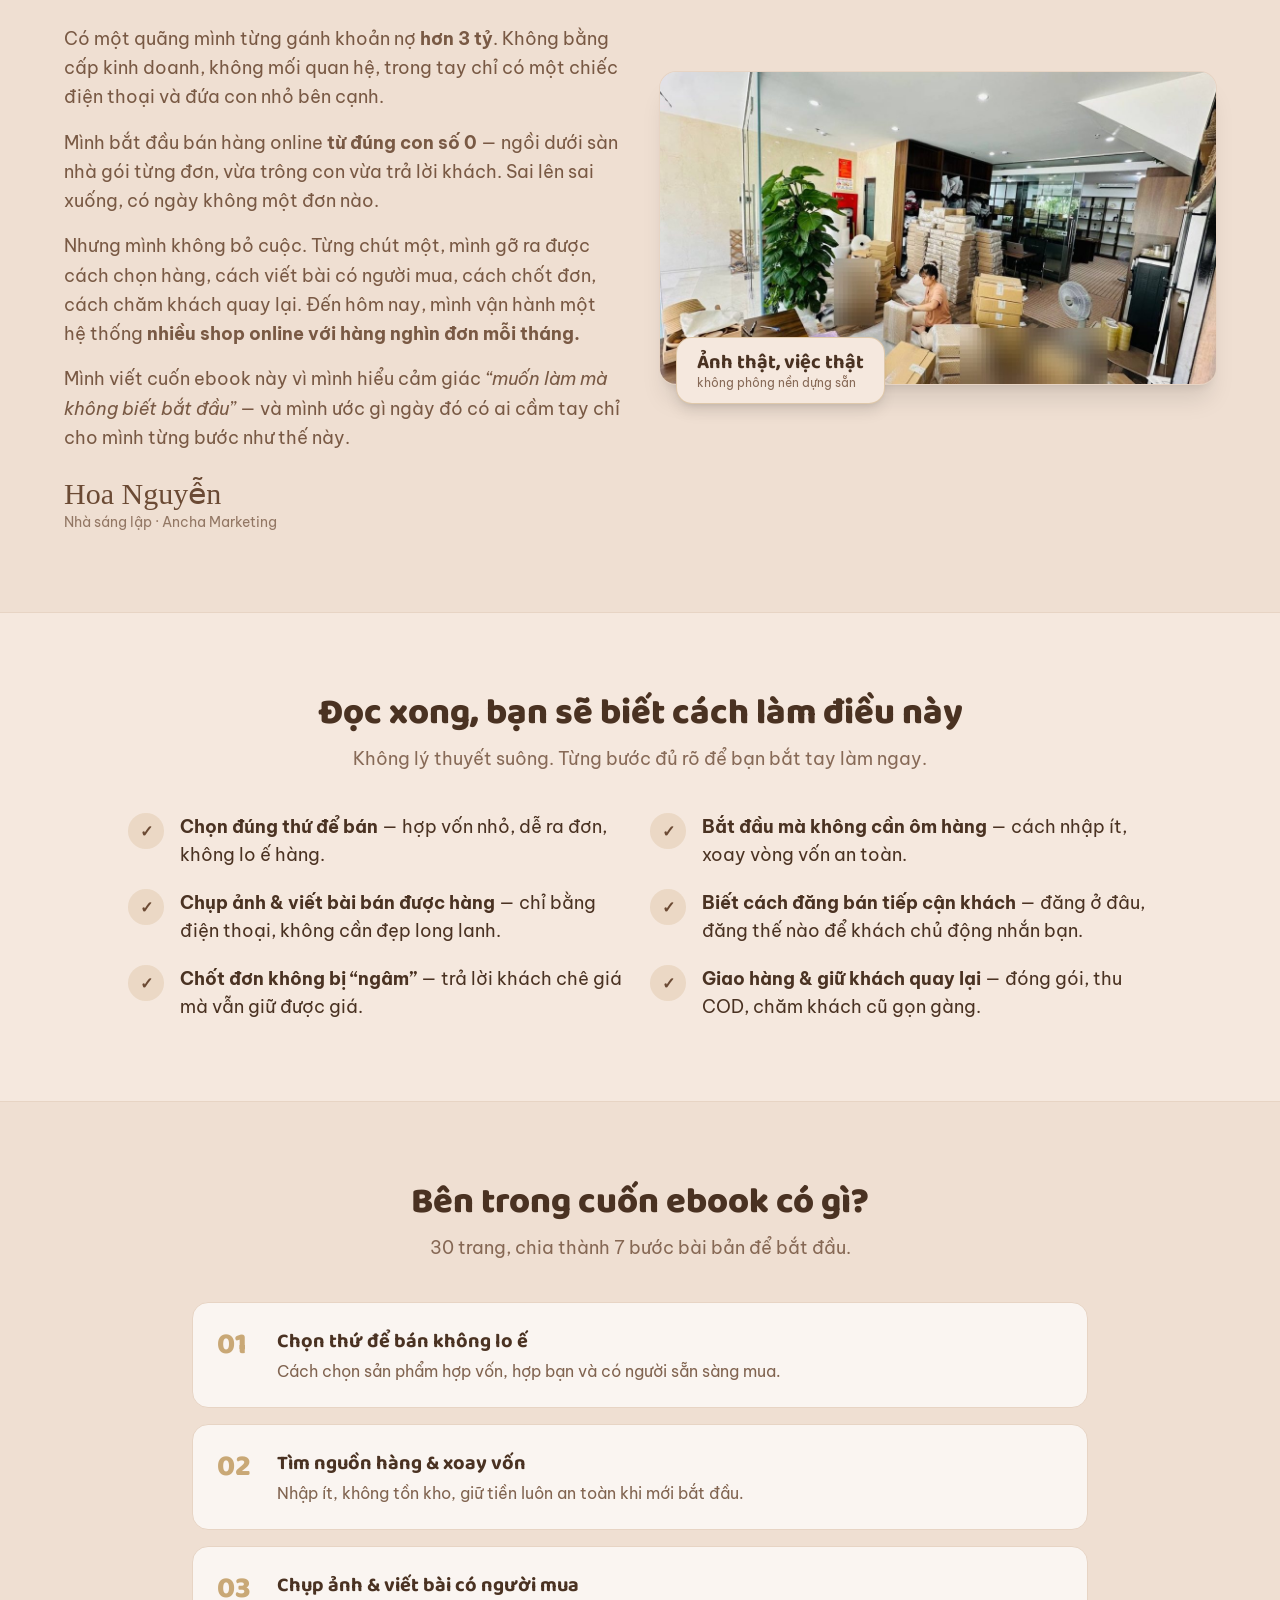
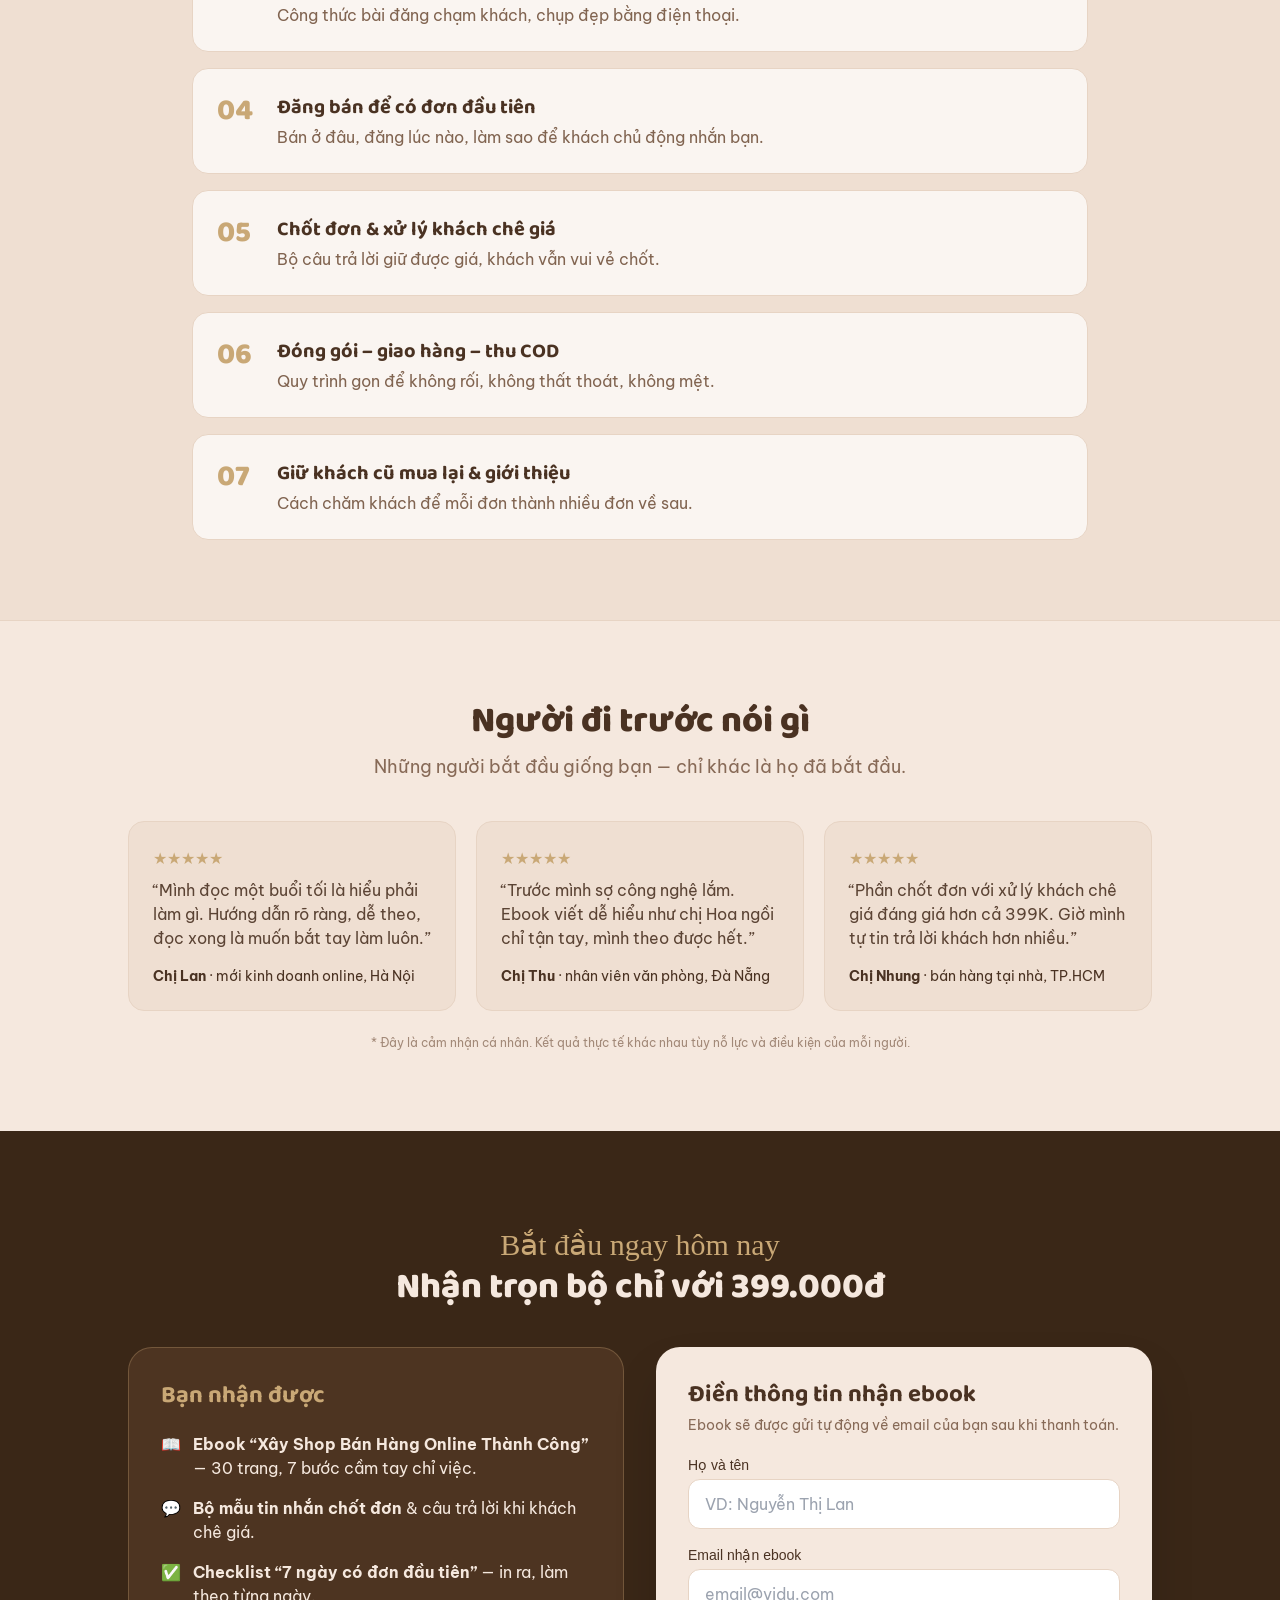
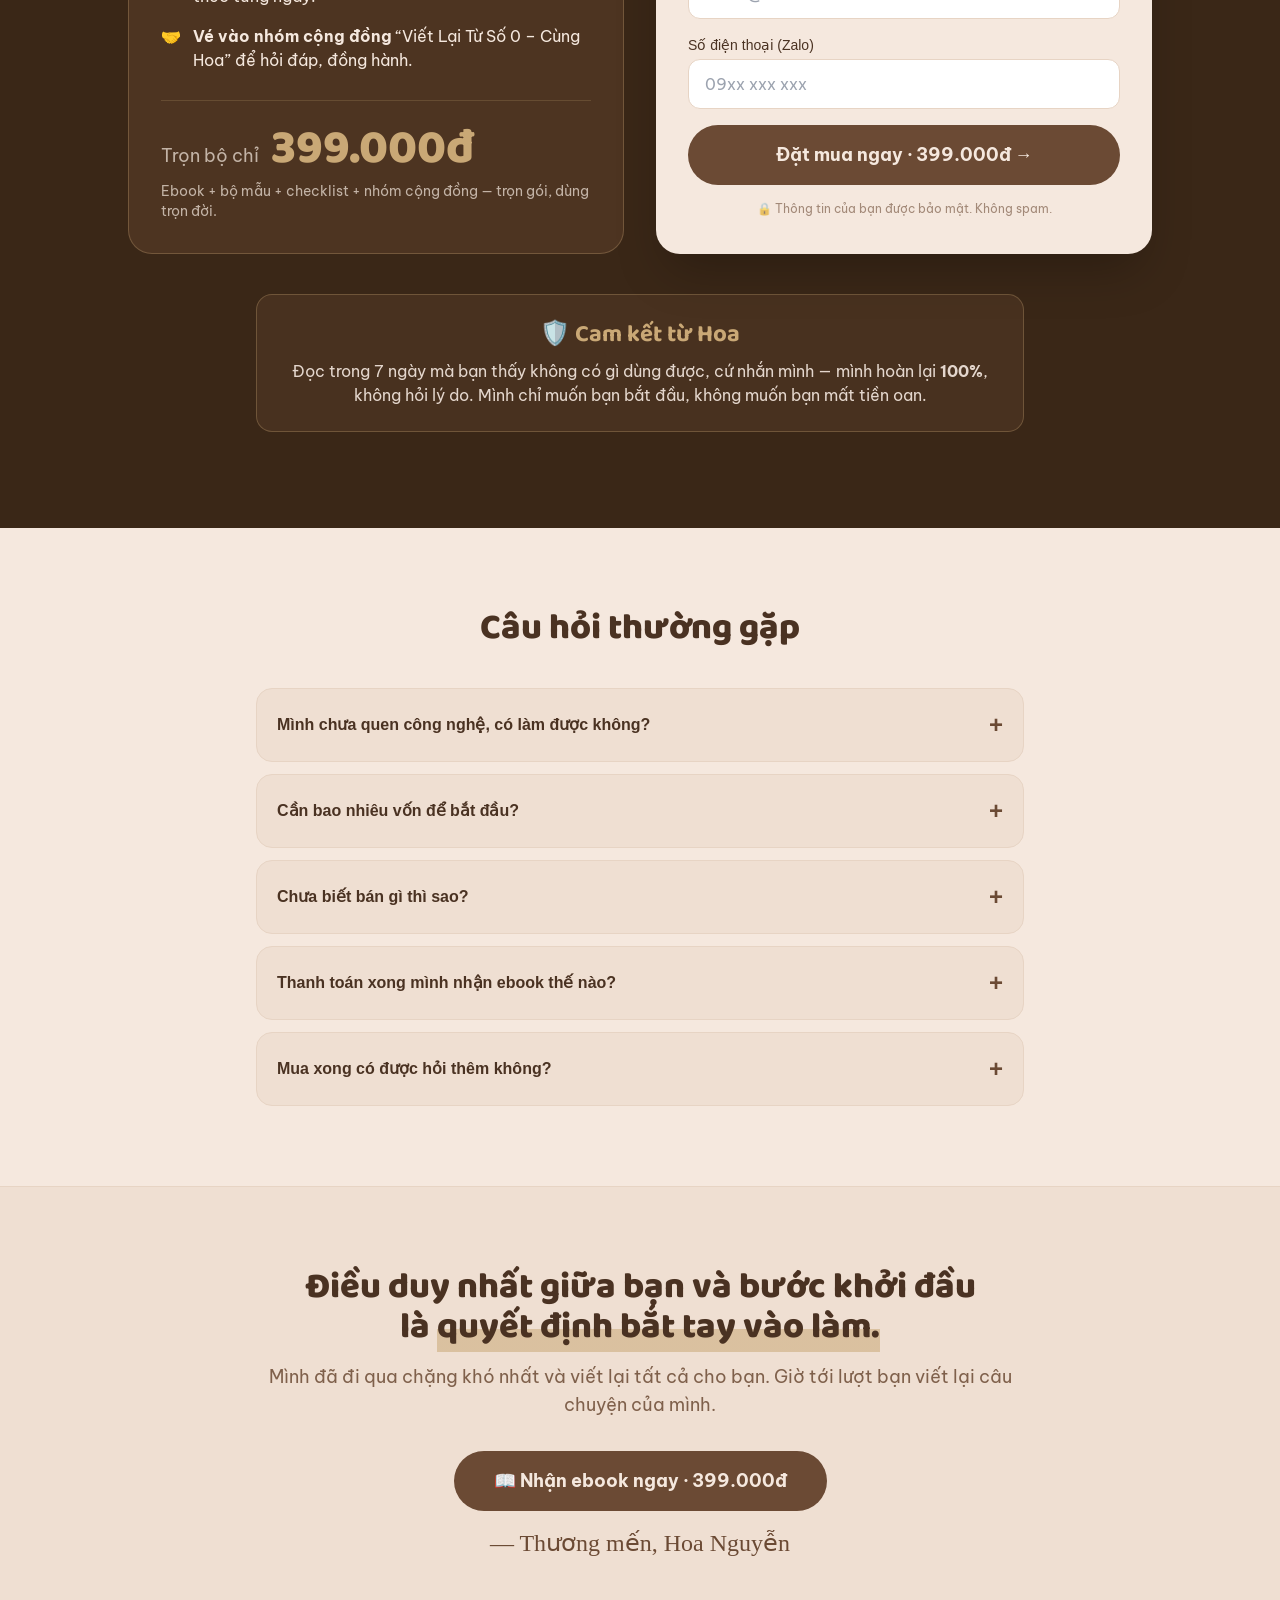
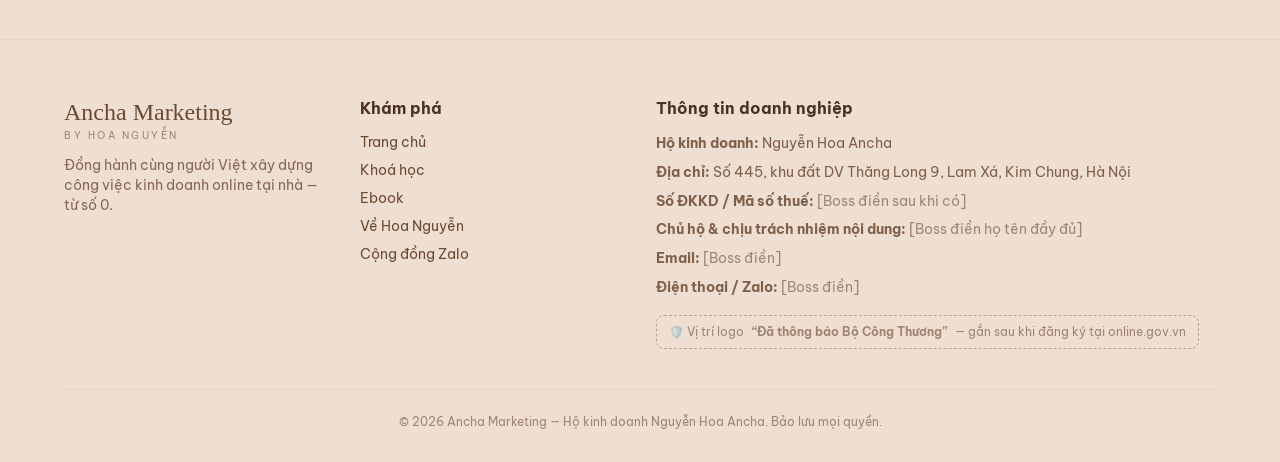
==== commit a13aa993: "perf: tăng tốc tải trang, đặc biệt trên điện thoại (giảm ~82% tải lần đầu) Nguyên nhân 'tải ảnh giật" ====
--- a/ebook/index.html
+++ b/ebook/index.html
@@ -7,42 +7,33 @@
 <meta name="description" content="Ebook cầm tay chỉ việc cho người mới bắt đầu bán hàng online tại nhà — từ số 0, vốn nhỏ, không cần rành công nghệ. Viết bởi Hoa Nguyễn, Ancha Marketing.">
 
 <!-- Open Graph -->
+<!-- ===== Thẻ chia sẻ mạng xã hội (Facebook / Zalo) ===== -->
+<meta property="og:site_name" content="Ancha Marketing">
+<meta property="og:locale" content="vi_VN">
+<meta property="og:type" content="website">
+<meta property="og:url" content="https://anchamarketing.com/ebook/">
 <meta property="og:title" content="Xây Shop Bán Hàng Online Thành Công — Ebook của Hoa Nguyễn">
 <meta property="og:description" content="Từ số 0 — cẩm nang cầm tay chỉ việc bán hàng online tại nhà cho người mới bắt đầu. Chỉ 399.000đ.">
-<meta property="og:image" content="https://anchamarketing.com/ebook/assets/ebook-cover.jpg">
-<meta property="og:type" content="website">
+<meta property="og:image" content="https://anchamarketing.com/assets/og-ebook.jpg">
+<meta property="og:image:secure_url" content="https://anchamarketing.com/assets/og-ebook.jpg">
+<meta property="og:image:type" content="image/jpeg">
+<meta property="og:image:width" content="1200">
+<meta property="og:image:height" content="630">
+<meta property="og:image:alt" content="Ebook Xây Shop Bán Hàng Online Thành Công — 30 trang cầm tay chỉ việc">
+<link rel="canonical" href="https://anchamarketing.com/ebook/">
+<!-- Twitter / X -->
+<meta name="twitter:card" content="summary_large_image">
+<meta name="twitter:title" content="Xây Shop Bán Hàng Online Thành Công — Ebook của Hoa Nguyễn">
+<meta name="twitter:description" content="Từ số 0 — cẩm nang cầm tay chỉ việc bán hàng online tại nhà cho người mới bắt đầu.">
+<meta name="twitter:image" content="https://anchamarketing.com/assets/og-ebook.jpg">
 
 <link rel="icon" href="data:image/svg+xml,%3Csvg xmlns='http://www.w3.org/2000/svg' viewBox='0 0 100 100'%3E%3Ctext y='.9em' font-size='90'%3E%F0%9F%93%96%3C/text%3E%3C/svg%3E">
-
-<script src="https://cdn.tailwindcss.com"></script>
 
 <link rel="preconnect" href="https://fonts.googleapis.com">
 <link rel="preconnect" href="https://fonts.gstatic.com" crossorigin>
 <link href="https://fonts.googleapis.com/css2?family=Baloo+2:wght@500;600;700;800&family=Be+Vietnam+Pro:wght@300;400;500;600;700&family=Dancing+Script:wght@600;700&display=swap" rel="stylesheet">
-
-<script>
-  tailwind.config = {
-    theme: {
-      extend: {
-        colors: {
-          cream:   '#F5E8DE',
-          cream2:  '#EFDFD2',
-          cream3:  '#E7D4C4',
-          ink:     '#4A3222',
-          brown:   '#6B4A34',
-          brownd:  '#3A2717',
-          gold:    '#C9A876',
-          goldd:   '#B08C55'
-        },
-        fontFamily: {
-          hand:   ['"Baloo 2"', 'cursive'],
-          script: ['"Dancing Script"', 'cursive'],
-          body:   ['"Be Vietnam Pro"', 'sans-serif']
-        }
-      }
-    }
-  }
-</script>
+<!-- CSS build sẵn thay Tailwind CDN — xem _noi-bo/Tự động hoá (code backup)/build-css.sh -->
+<link rel="stylesheet" href="../assets/tw.css">
 
 <style>
   html { scroll-behavior: smooth; }
@@ -109,6 +100,7 @@
       <div class="relative">
         <div class="absolute -inset-6 bg-gold/15 rounded-[2rem] blur-2xl"></div>
         <img src="assets/ebook-cover.jpg" alt="Bìa ebook Xây Shop Bán Hàng Online Thành Công"
+             width="640" height="906" fetchpriority="high" decoding="async"
              class="relative w-64 sm:w-80 rounded-xl book-shadow ring-1 ring-cream3">
         <div class="absolute -bottom-4 -right-3 sm:-right-5 bg-ink text-cream rounded-2xl px-4 py-2 text-center shadow-xl rotate-3">
           <div class="font-hand text-2xl font-extrabold leading-none">30</div>
@@ -165,7 +157,7 @@
     </div>
     <div class="reveal order-1 lg:order-2">
       <div class="relative">
-        <img src="assets/hoa-lam-viec.jpg" alt="Hoa gói đơn hàng tại nhà" class="rounded-2xl shadow-xl ring-1 ring-cream3 w-full object-cover">
+        <img src="assets/hoa-lam-viec.jpg" alt="Hoa gói đơn hàng tại nhà" width="1150" height="646" loading="lazy" decoding="async" class="rounded-2xl shadow-xl ring-1 ring-cream3 w-full object-cover">
         <div class="absolute -bottom-5 left-4 bg-cream border border-gold/50 rounded-2xl px-5 py-3 shadow-lg">
           <div class="font-hand text-xl font-bold text-ink leading-tight">Ảnh thật, việc thật</div>
           <div class="text-xs text-brown/80">không phông nền dựng sẵn</div>
--- a/assets/tw.css
+++ b/assets/tw.css
@@ -0,0 +1 @@
+*,:after,:before{--tw-border-spacing-x:0;--tw-border-spacing-y:0;--tw-translate-x:0;--tw-translate-y:0;--tw-rotate:0;--tw-skew-x:0;--tw-skew-y:0;--tw-scale-x:1;--tw-scale-y:1;--tw-pan-x: ;--tw-pan-y: ;--tw-pinch-zoom: ;--tw-scroll-snap-strictness:proximity;--tw-gradient-from-position: ;--tw-gradient-via-position: ;--tw-gradient-to-position: ;--tw-ordinal: ;--tw-slashed-zero: ;--tw-numeric-figure: ;--tw-numeric-spacing: ;--tw-numeric-fraction: ;--tw-ring-inset: ;--tw-ring-offset-width:0px;--tw-ring-offset-color:#fff;--tw-ring-color:rgba(59,130,246,.5);--tw-ring-offset-shadow:0 0 #0000;--tw-ring-shadow:0 0 #0000;--tw-shadow:0 0 #0000;--tw-shadow-colored:0 0 #0000;--tw-blur: ;--tw-brightness: ;--tw-contrast: ;--tw-grayscale: ;--tw-hue-rotate: ;--tw-invert: ;--tw-saturate: ;--tw-sepia: ;--tw-drop-shadow: ;--tw-backdrop-blur: ;--tw-backdrop-brightness: ;--tw-backdrop-contrast: ;--tw-backdrop-grayscale: ;--tw-backdrop-hue-rotate: ;--tw-backdrop-invert: ;--tw-backdrop-opacity: ;--tw-backdrop-saturate: ;--tw-backdrop-sepia: ;--tw-contain-size: ;--tw-contain-layout: ;--tw-contain-paint: ;--tw-contain-style: }::backdrop{--tw-border-spacing-x:0;--tw-border-spacing-y:0;--tw-translate-x:0;--tw-translate-y:0;--tw-rotate:0;--tw-skew-x:0;--tw-skew-y:0;--tw-scale-x:1;--tw-scale-y:1;--tw-pan-x: ;--tw-pan-y: ;--tw-pinch-zoom: ;--tw-scroll-snap-strictness:proximity;--tw-gradient-from-position: ;--tw-gradient-via-position: ;--tw-gradient-to-position: ;--tw-ordinal: ;--tw-slashed-zero: ;--tw-numeric-figure: ;--tw-numeric-spacing: ;--tw-numeric-fraction: ;--tw-ring-inset: ;--tw-ring-offset-width:0px;--tw-ring-offset-color:#fff;--tw-ring-color:rgba(59,130,246,.5);--tw-ring-offset-shadow:0 0 #0000;--tw-ring-shadow:0 0 #0000;--tw-shadow:0 0 #0000;--tw-shadow-colored:0 0 #0000;--tw-blur: ;--tw-brightness: ;--tw-contrast: ;--tw-grayscale: ;--tw-hue-rotate: ;--tw-invert: ;--tw-saturate: ;--tw-sepia: ;--tw-drop-shadow: ;--tw-backdrop-blur: ;--tw-backdrop-brightness: ;--tw-backdrop-contrast: ;--tw-backdrop-grayscale: ;--tw-backdrop-hue-rotate: ;--tw-backdrop-invert: ;--tw-backdrop-opacity: ;--tw-backdrop-saturate: ;--tw-backdrop-sepia: ;--tw-contain-size: ;--tw-contain-layout: ;--tw-contain-paint: ;--tw-contain-style: }/*! tailwindcss v3.4.19 | MIT License | https://tailwindcss.com*/*,:after,:before{box-sizing:border-box;border:0 solid #e5e7eb}:after,:before{--tw-content:""}:host,html{line-height:1.5;-webkit-text-size-adjust:100%;-moz-tab-size:4;-o-tab-size:4;tab-size:4;font-family:ui-sans-serif,system-ui,sans-serif,Apple Color Emoji,Segoe UI Emoji,Segoe UI Symbol,Noto Color Emoji;font-feature-settings:normal;font-variation-settings:normal;-webkit-tap-highlight-color:transparent}body{margin:0;line-height:inherit}hr{height:0;color:inherit;border-top-width:1px}abbr:where([title]){-webkit-text-decoration:underline dotted;text-decoration:underline dotted}h1,h2,h3,h4,h5,h6{font-size:inherit;font-weight:inherit}a{color:inherit;text-decoration:inherit}b,strong{font-weight:bolder}code,kbd,pre,samp{font-family:ui-monospace,SFMono-Regular,Menlo,Monaco,Consolas,Liberation Mono,Courier New,monospace;font-feature-settings:normal;font-variation-settings:normal;font-size:1em}small{font-size:80%}sub,sup{font-size:75%;line-height:0;position:relative;vertical-align:baseline}sub{bottom:-.25em}sup{top:-.5em}table{text-indent:0;border-color:inherit;border-collapse:collapse}button,input,optgroup,select,textarea{font-family:inherit;font-feature-settings:inherit;font-variation-settings:inherit;font-size:100%;font-weight:inherit;line-height:inherit;letter-spacing:inherit;color:inherit;margin:0;padding:0}button,select{text-transform:none}button,input:where([type=button]),input:where([type=reset]),input:where([type=submit]){-webkit-appearance:button;background-color:transparent;background-image:none}:-moz-focusring{outline:auto}:-moz-ui-invalid{box-shadow:none}progress{vertical-align:baseline}::-webkit-inner-spin-button,::-webkit-outer-spin-button{height:auto}[type=search]{-webkit-appearance:textfield;outline-offset:-2px}::-webkit-search-decoration{-webkit-appearance:none}::-webkit-file-upload-button{-webkit-appearance:button;font:inherit}summary{display:list-item}blockquote,dd,dl,figure,h1,h2,h3,h4,h5,h6,hr,p,pre{margin:0}fieldset{margin:0}fieldset,legend{padding:0}menu,ol,ul{list-style:none;margin:0;padding:0}dialog{padding:0}textarea{resize:vertical}input::-moz-placeholder,textarea::-moz-placeholder{opacity:1;color:#9ca3af}input::placeholder,textarea::placeholder{opacity:1;color:#9ca3af}[role=button],button{cursor:pointer}:disabled{cursor:default}audio,canvas,embed,iframe,img,object,svg,video{display:block;vertical-align:middle}img,video{max-width:100%;height:auto}[hidden]:where(:not([hidden=until-found])){display:none}.fixed{position:fixed}.absolute{position:absolute}.relative{position:relative}.-inset-6{inset:-1.5rem}.inset-x-0{left:0;right:0}.-bottom-4{bottom:-1rem}.-bottom-5{bottom:-1.25rem}.-left-4{left:-1rem}.-right-3{right:-.75rem}.bottom-0{bottom:0}.left-4{left:1rem}.right-3{right:.75rem}.right-4{right:1rem}.top-0{top:0}.top-3{top:.75rem}.z-10{z-index:10}.z-50{z-index:50}.order-1{order:1}.order-2{order:2}.mx-auto{margin-left:auto;margin-right:auto}.-mt-1{margin-top:-.25rem}.mb-1{margin-bottom:.25rem}.mb-2{margin-bottom:.5rem}.mb-3{margin-bottom:.75rem}.mb-4{margin-bottom:1rem}.mb-5{margin-bottom:1.25rem}.mt-1{margin-top:.25rem}.mt-10{margin-top:2.5rem}.mt-12{margin-top:3rem}.mt-2{margin-top:.5rem}.mt-3{margin-top:.75rem}.mt-4{margin-top:1rem}.mt-5{margin-top:1.25rem}.mt-6{margin-top:1.5rem}.mt-7{margin-top:1.75rem}.mt-8{margin-top:2rem}.block{display:block}.inline-block{display:inline-block}.flex{display:flex}.inline-flex{display:inline-flex}.grid{display:grid}.hidden{display:none}.aspect-\[16\/10\]{aspect-ratio:16/10}.h-16{height:4rem}.h-24{height:6rem}.h-56{height:14rem}.h-9{height:2.25rem}.h-full{height:100%}.min-h-screen{min-height:100vh}.w-10{width:2.5rem}.w-24{width:6rem}.w-56{width:14rem}.w-64{width:16rem}.w-8{width:2rem}.w-9{width:2.25rem}.w-full{width:100%}.max-w-2xl{max-width:42rem}.max-w-3xl{max-width:48rem}.max-w-4xl{max-width:56rem}.max-w-5xl{max-width:64rem}.max-w-6xl{max-width:72rem}.max-w-lg{max-width:32rem}.max-w-md{max-width:28rem}.max-w-xl{max-width:36rem}.max-w-xs{max-width:20rem}.flex-1{flex:1 1 0%}.shrink-0{flex-shrink:0}.rotate-3{--tw-rotate:3deg}.rotate-3,.transform{transform:translate(var(--tw-translate-x),var(--tw-translate-y)) rotate(var(--tw-rotate)) skewX(var(--tw-skew-x)) skewY(var(--tw-skew-y)) scaleX(var(--tw-scale-x)) scaleY(var(--tw-scale-y))}.grid-cols-2{grid-template-columns:repeat(2,minmax(0,1fr))}.flex-col{flex-direction:column}.items-start{align-items:flex-start}.items-center{align-items:center}.items-baseline{align-items:baseline}.items-stretch{align-items:stretch}.justify-center{justify-content:center}.justify-between{justify-content:space-between}.gap-10{gap:2.5rem}.gap-2{gap:.5rem}.gap-3{gap:.75rem}.gap-4{gap:1rem}.gap-5{gap:1.25rem}.gap-6{gap:1.5rem}.gap-8{gap:2rem}.space-y-1>:not([hidden])~:not([hidden]){--tw-space-y-reverse:0;margin-top:calc(.25rem*(1 - var(--tw-space-y-reverse)));margin-bottom:calc(.25rem*var(--tw-space-y-reverse))}.space-y-1\.5>:not([hidden])~:not([hidden]){--tw-space-y-reverse:0;margin-top:calc(.375rem*(1 - var(--tw-space-y-reverse)));margin-bottom:calc(.375rem*var(--tw-space-y-reverse))}.space-y-2>:not([hidden])~:not([hidden]){--tw-space-y-reverse:0;margin-top:calc(.5rem*(1 - var(--tw-space-y-reverse)));margin-bottom:calc(.5rem*var(--tw-space-y-reverse))}.space-y-3>:not([hidden])~:not([hidden]){--tw-space-y-reverse:0;margin-top:calc(.75rem*(1 - var(--tw-space-y-reverse)));margin-bottom:calc(.75rem*var(--tw-space-y-reverse))}.space-y-4>:not([hidden])~:not([hidden]){--tw-space-y-reverse:0;margin-top:calc(1rem*(1 - var(--tw-space-y-reverse)));margin-bottom:calc(1rem*var(--tw-space-y-reverse))}.overflow-hidden{overflow:hidden}.rounded-2xl{border-radius:1rem}.rounded-3xl{border-radius:1.5rem}.rounded-\[2\.5rem\]{border-radius:2.5rem}.rounded-\[2rem\]{border-radius:2rem}.rounded-full{border-radius:9999px}.rounded-lg{border-radius:.5rem}.rounded-xl{border-radius:.75rem}.border{border-width:1px}.border-2{border-width:2px}.border-y{border-top-width:1px}.border-b,.border-y{border-bottom-width:1px}.border-t{border-top-width:1px}.border-dashed{border-style:dashed}.border-brown\/40{border-color:rgba(107,74,52,.4)}.border-cream3{--tw-border-opacity:1;border-color:rgb(231 212 196/var(--tw-border-opacity,1))}.border-gold{--tw-border-opacity:1;border-color:rgb(201 168 118/var(--tw-border-opacity,1))}.border-gold\/20{border-color:hsla(36,43%,63%,.2)}.border-gold\/30{border-color:hsla(36,43%,63%,.3)}.border-gold\/40{border-color:hsla(36,43%,63%,.4)}.border-gold\/50{border-color:hsla(36,43%,63%,.5)}.bg-\[\#0068FF\]{--tw-bg-opacity:1;background-color:rgb(0 104 255/var(--tw-bg-opacity,1))}.bg-brown{--tw-bg-opacity:1;background-color:rgb(107 74 52/var(--tw-bg-opacity,1))}.bg-brown\/30{background-color:rgba(107,74,52,.3)}.bg-brown\/40{background-color:rgba(107,74,52,.4)}.bg-brownd{--tw-bg-opacity:1;background-color:rgb(58 39 23/var(--tw-bg-opacity,1))}.bg-cream{--tw-bg-opacity:1;background-color:rgb(245 232 222/var(--tw-bg-opacity,1))}.bg-cream\/90{background-color:hsla(26,53%,92%,.9)}.bg-cream2{--tw-bg-opacity:1;background-color:rgb(239 223 210/var(--tw-bg-opacity,1))}.bg-gold{--tw-bg-opacity:1;background-color:rgb(201 168 118/var(--tw-bg-opacity,1))}.bg-gold\/15{background-color:hsla(36,43%,63%,.15)}.bg-gold\/25{background-color:hsla(36,43%,63%,.25)}.bg-ink{--tw-bg-opacity:1;background-color:rgb(74 50 34/var(--tw-bg-opacity,1))}.bg-transparent{background-color:transparent}.bg-white{--tw-bg-opacity:1;background-color:rgb(255 255 255/var(--tw-bg-opacity,1))}.bg-white\/60{background-color:hsla(0,0%,100%,.6)}.bg-white\/70{background-color:hsla(0,0%,100%,.7)}.bg-gradient-to-br{background-image:linear-gradient(to bottom right,var(--tw-gradient-stops))}.from-brown{--tw-gradient-from:#6b4a34 var(--tw-gradient-from-position);--tw-gradient-to:rgba(107,74,52,0) var(--tw-gradient-to-position);--tw-gradient-stops:var(--tw-gradient-from),var(--tw-gradient-to)}.from-cream2{--tw-gradient-from:#efdfd2 var(--tw-gradient-from-position);--tw-gradient-to:hsla(27,48%,88%,0) var(--tw-gradient-to-position);--tw-gradient-stops:var(--tw-gradient-from),var(--tw-gradient-to)}.to-brownd{--tw-gradient-to:#3a2717 var(--tw-gradient-to-position)}.to-cream3\/60{--tw-gradient-to:hsla(27,42%,84%,.6) var(--tw-gradient-to-position)}.object-contain{-o-object-fit:contain;object-fit:contain}.object-cover{-o-object-fit:cover;object-fit:cover}.p-3{padding:.75rem}.p-4{padding:1rem}.p-5{padding:1.25rem}.p-6{padding:1.5rem}.p-7{padding:1.75rem}.px-10{padding-left:2.5rem;padding-right:2.5rem}.px-3{padding-left:.75rem;padding-right:.75rem}.px-4{padding-left:1rem;padding-right:1rem}.px-5{padding-left:1.25rem;padding-right:1.25rem}.px-8{padding-left:2rem;padding-right:2rem}.py-1{padding-top:.25rem;padding-bottom:.25rem}.py-1\.5{padding-top:.375rem;padding-bottom:.375rem}.py-12{padding-top:3rem;padding-bottom:3rem}.py-16{padding-top:4rem;padding-bottom:4rem}.py-2{padding-top:.5rem;padding-bottom:.5rem}.py-2\.5{padding-top:.625rem;padding-bottom:.625rem}.py-3{padding-top:.75rem;padding-bottom:.75rem}.py-4{padding-top:1rem;padding-bottom:1rem}.py-8{padding-top:2rem;padding-bottom:2rem}.pb-14{padding-bottom:3.5rem}.pb-5{padding-bottom:1.25rem}.pb-8{padding-bottom:2rem}.pt-14{padding-top:3.5rem}.pt-24{padding-top:6rem}.pt-6{padding-top:1.5rem}.text-left{text-align:left}.text-center{text-align:center}.font-hand{font-family:Baloo\ 2,cursive}.font-script{font-family:Dancing Script,cursive}.text-2xl{font-size:1.5rem;line-height:2rem}.text-3xl{font-size:1.875rem;line-height:2.25rem}.text-4xl{font-size:2.25rem;line-height:2.5rem}.text-5xl{font-size:3rem;line-height:1}.text-6xl{font-size:3.75rem;line-height:1}.text-\[10px\]{font-size:10px}.text-lg{font-size:1.125rem;line-height:1.75rem}.text-sm{font-size:.875rem;line-height:1.25rem}.text-xl{font-size:1.25rem;line-height:1.75rem}.text-xs{font-size:.75rem;line-height:1rem}.font-bold{font-weight:700}.font-extrabold{font-weight:800}.font-medium{font-weight:500}.font-semibold{font-weight:600}.uppercase{text-transform:uppercase}.leading-\[1\.08\]{line-height:1.08}.leading-\[1\.1\]{line-height:1.1}.leading-none{line-height:1}.leading-relaxed{line-height:1.625}.leading-tight{line-height:1.25}.tracking-\[\.25em\]{letter-spacing:.25em}.tracking-\[\.2em\]{letter-spacing:.2em}.tracking-wide{letter-spacing:.025em}.text-brown{--tw-text-opacity:1;color:rgb(107 74 52/var(--tw-text-opacity,1))}.text-brown\/60{color:rgba(107,74,52,.6)}.text-brown\/70{color:rgba(107,74,52,.7)}.text-brown\/80{color:rgba(107,74,52,.8)}.text-brown\/85{color:rgba(107,74,52,.85)}.text-brown\/90{color:rgba(107,74,52,.9)}.text-cream{--tw-text-opacity:1;color:rgb(245 232 222/var(--tw-text-opacity,1))}.text-cream\/60{color:hsla(26,53%,92%,.6)}.text-cream\/70{color:hsla(26,53%,92%,.7)}.text-cream\/85{color:hsla(26,53%,92%,.85)}.text-cream\/90{color:hsla(26,53%,92%,.9)}.text-gold{--tw-text-opacity:1;color:rgb(201 168 118/var(--tw-text-opacity,1))}.text-goldd{--tw-text-opacity:1;color:rgb(176 140 85/var(--tw-text-opacity,1))}.text-ink{--tw-text-opacity:1;color:rgb(74 50 34/var(--tw-text-opacity,1))}.text-ink\/90{color:rgba(74,50,34,.9)}.text-red-600{--tw-text-opacity:1;color:rgb(220 38 38/var(--tw-text-opacity,1))}.text-white{--tw-text-opacity:1;color:rgb(255 255 255/var(--tw-text-opacity,1))}.underline{text-decoration-line:underline}.antialiased{-webkit-font-smoothing:antialiased;-moz-osx-font-smoothing:grayscale}.shadow-2xl{--tw-shadow:0 25px 50px -12px rgba(0,0,0,.25);--tw-shadow-colored:0 25px 50px -12px var(--tw-shadow-color)}.shadow-2xl,.shadow-\[0_-8px_20px_rgba\(58\2c 39\2c 23\2c \.25\)\]{box-shadow:var(--tw-ring-offset-shadow,0 0 #0000),var(--tw-ring-shadow,0 0 #0000),var(--tw-shadow)}.shadow-\[0_-8px_20px_rgba\(58\2c 39\2c 23\2c \.25\)\]{--tw-shadow:0 -8px 20px rgba(58,39,23,.25);--tw-shadow-colored:0 -8px 20px var(--tw-shadow-color)}.shadow-lg{--tw-shadow:0 10px 15px -3px rgba(0,0,0,.1),0 4px 6px -4px rgba(0,0,0,.1);--tw-shadow-colored:0 10px 15px -3px var(--tw-shadow-color),0 4px 6px -4px var(--tw-shadow-color)}.shadow-lg,.shadow-md{box-shadow:var(--tw-ring-offset-shadow,0 0 #0000),var(--tw-ring-shadow,0 0 #0000),var(--tw-shadow)}.shadow-md{--tw-shadow:0 4px 6px -1px rgba(0,0,0,.1),0 2px 4px -2px rgba(0,0,0,.1);--tw-shadow-colored:0 4px 6px -1px var(--tw-shadow-color),0 2px 4px -2px var(--tw-shadow-color)}.shadow-xl{--tw-shadow:0 20px 25px -5px rgba(0,0,0,.1),0 8px 10px -6px rgba(0,0,0,.1);--tw-shadow-colored:0 20px 25px -5px var(--tw-shadow-color),0 8px 10px -6px var(--tw-shadow-color);box-shadow:var(--tw-ring-offset-shadow,0 0 #0000),var(--tw-ring-shadow,0 0 #0000),var(--tw-shadow)}.ring-1{--tw-ring-offset-shadow:var(--tw-ring-inset) 0 0 0 var(--tw-ring-offset-width) var(--tw-ring-offset-color);--tw-ring-shadow:var(--tw-ring-inset) 0 0 0 calc(1px + var(--tw-ring-offset-width)) var(--tw-ring-color);box-shadow:var(--tw-ring-offset-shadow),var(--tw-ring-shadow),var(--tw-shadow,0 0 #0000)}.ring-cream3{--tw-ring-opacity:1;--tw-ring-color:rgb(231 212 196/var(--tw-ring-opacity,1))}.blur-2xl{--tw-blur:blur(40px)}.blur-2xl,.drop-shadow{filter:var(--tw-blur) var(--tw-brightness) var(--tw-contrast) var(--tw-grayscale) var(--tw-hue-rotate) var(--tw-invert) var(--tw-saturate) var(--tw-sepia) var(--tw-drop-shadow)}.drop-shadow{--tw-drop-shadow:drop-shadow(0 1px 2px rgba(0,0,0,.1)) drop-shadow(0 1px 1px rgba(0,0,0,.06))}.filter{filter:var(--tw-blur) var(--tw-brightness) var(--tw-contrast) var(--tw-grayscale) var(--tw-hue-rotate) var(--tw-invert) var(--tw-saturate) var(--tw-sepia) var(--tw-drop-shadow)}.backdrop-blur{--tw-backdrop-blur:blur(8px);-webkit-backdrop-filter:var(--tw-backdrop-blur) var(--tw-backdrop-brightness) var(--tw-backdrop-contrast) var(--tw-backdrop-grayscale) var(--tw-backdrop-hue-rotate) var(--tw-backdrop-invert) var(--tw-backdrop-opacity) var(--tw-backdrop-saturate) var(--tw-backdrop-sepia);backdrop-filter:var(--tw-backdrop-blur) var(--tw-backdrop-brightness) var(--tw-backdrop-contrast) var(--tw-backdrop-grayscale) var(--tw-backdrop-hue-rotate) var(--tw-backdrop-invert) var(--tw-backdrop-opacity) var(--tw-backdrop-saturate) var(--tw-backdrop-sepia)}.transition{transition-property:color,background-color,border-color,text-decoration-color,fill,stroke,opacity,box-shadow,transform,filter,-webkit-backdrop-filter;transition-property:color,background-color,border-color,text-decoration-color,fill,stroke,opacity,box-shadow,transform,filter,backdrop-filter;transition-property:color,background-color,border-color,text-decoration-color,fill,stroke,opacity,box-shadow,transform,filter,backdrop-filter,-webkit-backdrop-filter;transition-timing-function:cubic-bezier(.4,0,.2,1);transition-duration:.15s}.hover\:bg-brownd:hover{--tw-bg-opacity:1;background-color:rgb(58 39 23/var(--tw-bg-opacity,1))}.hover\:bg-cream2:hover{--tw-bg-opacity:1;background-color:rgb(239 223 210/var(--tw-bg-opacity,1))}.hover\:text-gold:hover{--tw-text-opacity:1;color:rgb(201 168 118/var(--tw-text-opacity,1))}.hover\:text-ink:hover{--tw-text-opacity:1;color:rgb(74 50 34/var(--tw-text-opacity,1))}.hover\:brightness-95:hover{--tw-brightness:brightness(.95);filter:var(--tw-blur) var(--tw-brightness) var(--tw-contrast) var(--tw-grayscale) var(--tw-hue-rotate) var(--tw-invert) var(--tw-saturate) var(--tw-sepia) var(--tw-drop-shadow)}.focus\:outline-none:focus{outline:2px solid transparent;outline-offset:2px}.focus\:ring-2:focus{--tw-ring-offset-shadow:var(--tw-ring-inset) 0 0 0 var(--tw-ring-offset-width) var(--tw-ring-offset-color);--tw-ring-shadow:var(--tw-ring-inset) 0 0 0 calc(2px + var(--tw-ring-offset-width)) var(--tw-ring-color);box-shadow:var(--tw-ring-offset-shadow),var(--tw-ring-shadow),var(--tw-shadow,0 0 #0000)}.focus\:ring-gold:focus{--tw-ring-opacity:1;--tw-ring-color:rgb(201 168 118/var(--tw-ring-opacity,1))}.group:hover .group-hover\:text-ink{--tw-text-opacity:1;color:rgb(74 50 34/var(--tw-text-opacity,1))}@media (min-width:640px){.sm\:-right-5{right:-1.25rem}.sm\:inline-flex{display:inline-flex}.sm\:hidden{display:none}.sm\:w-80{width:20rem}.sm\:grid-cols-2{grid-template-columns:repeat(2,minmax(0,1fr))}.sm\:grid-cols-3{grid-template-columns:repeat(3,minmax(0,1fr))}.sm\:flex-row{flex-direction:row}.sm\:p-6{padding:1.5rem}.sm\:p-8{padding:2rem}.sm\:py-20{padding-top:5rem;padding-bottom:5rem}.sm\:py-24{padding-top:6rem;padding-bottom:6rem}.sm\:pb-20{padding-bottom:5rem}.sm\:pt-32{padding-top:8rem}.sm\:text-4xl{font-size:2.25rem;line-height:2.5rem}.sm\:text-5xl{font-size:3rem;line-height:1}.sm\:text-sm{font-size:.875rem;line-height:1.25rem}.sm\:text-xl{font-size:1.25rem;line-height:1.75rem}}@media (min-width:768px){.md\:col-span-1{grid-column:span 1/span 1}.md\:col-span-2{grid-column:span 2/span 2}.md\:inline{display:inline}.md\:flex{display:flex}.md\:grid-cols-3{grid-template-columns:repeat(3,minmax(0,1fr))}.md\:grid-cols-4{grid-template-columns:repeat(4,minmax(0,1fr))}}@media (min-width:1024px){.lg\:order-1{order:1}.lg\:order-2{order:2}.lg\:mx-0{margin-left:0;margin-right:0}.lg\:grid-cols-2{grid-template-columns:repeat(2,minmax(0,1fr))}.lg\:grid-cols-3{grid-template-columns:repeat(3,minmax(0,1fr))}.lg\:justify-start{justify-content:flex-start}.lg\:justify-end{justify-content:flex-end}.lg\:gap-8{gap:2rem}.lg\:text-left{text-align:left}.lg\:text-\[3\.2rem\]{font-size:3.2rem}.lg\:text-\[3\.3rem\]{font-size:3.3rem}.lg\:text-\[3\.4rem\]{font-size:3.4rem}}
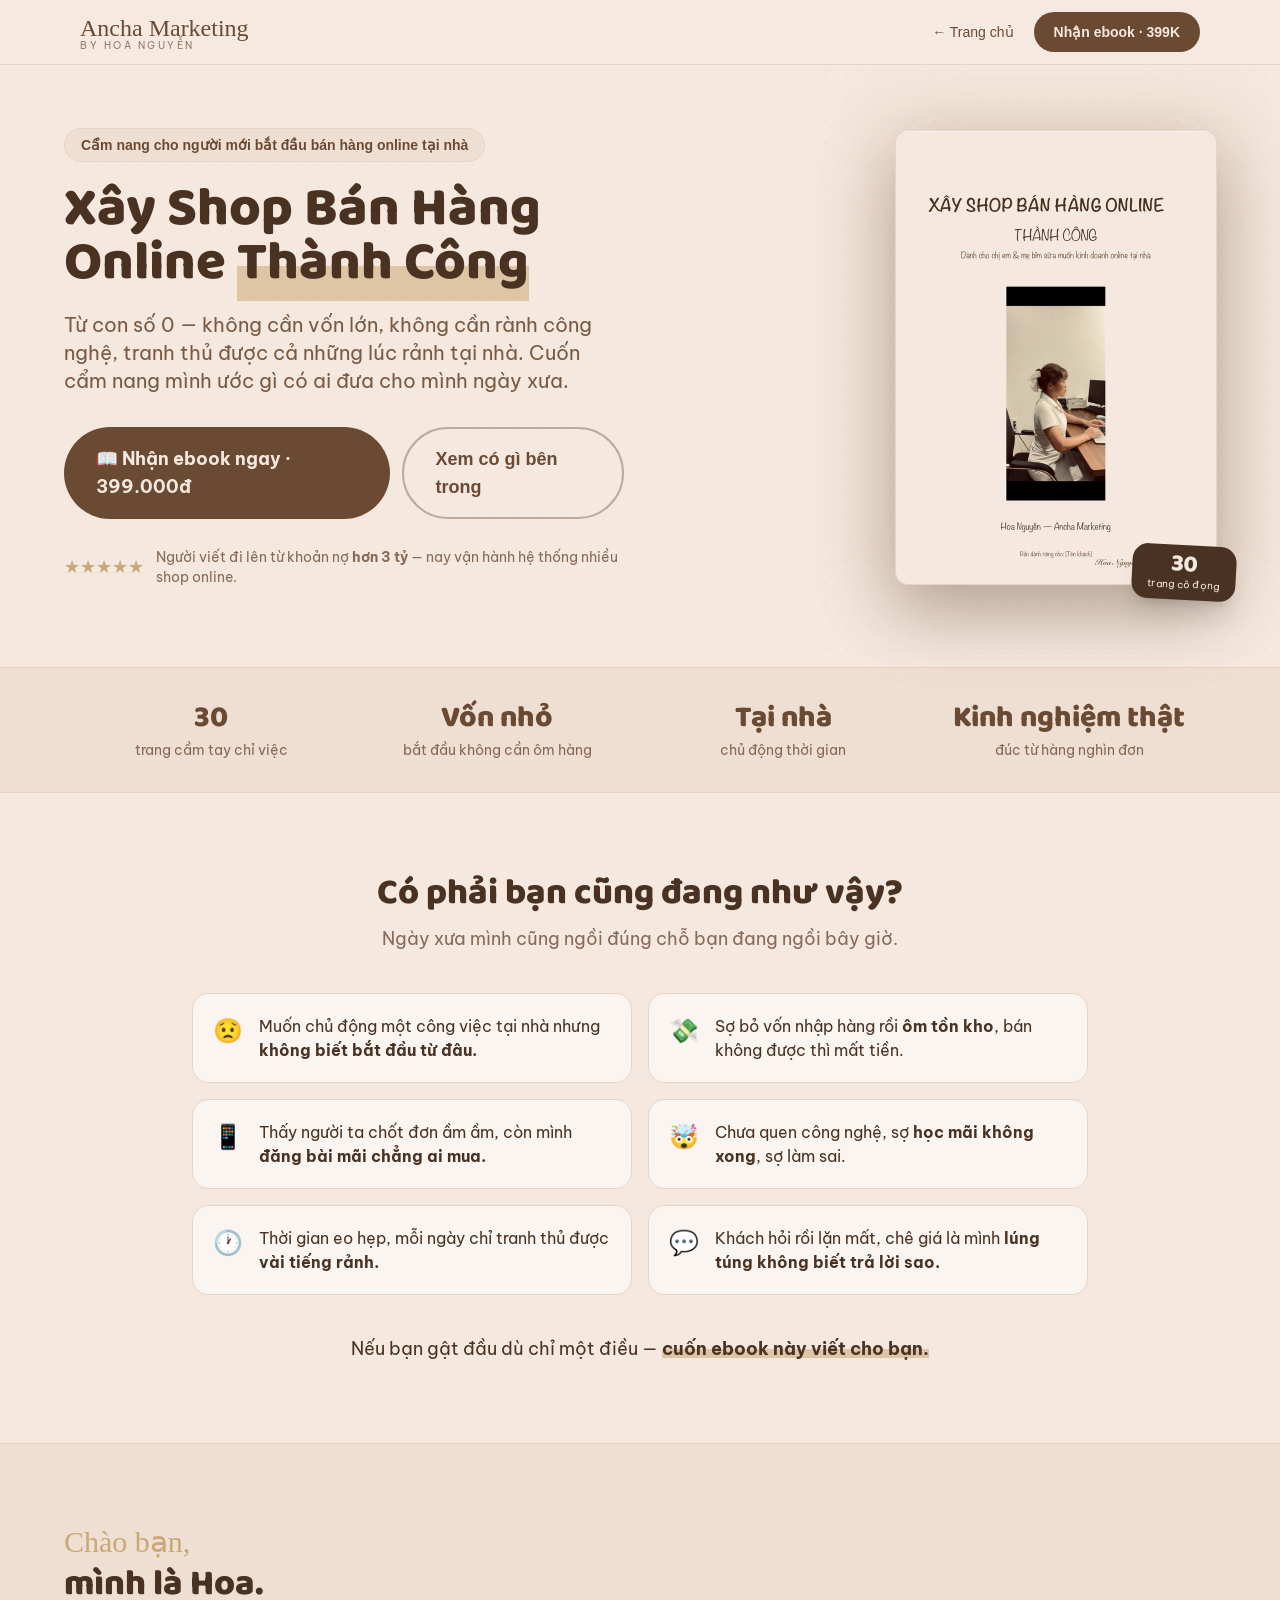
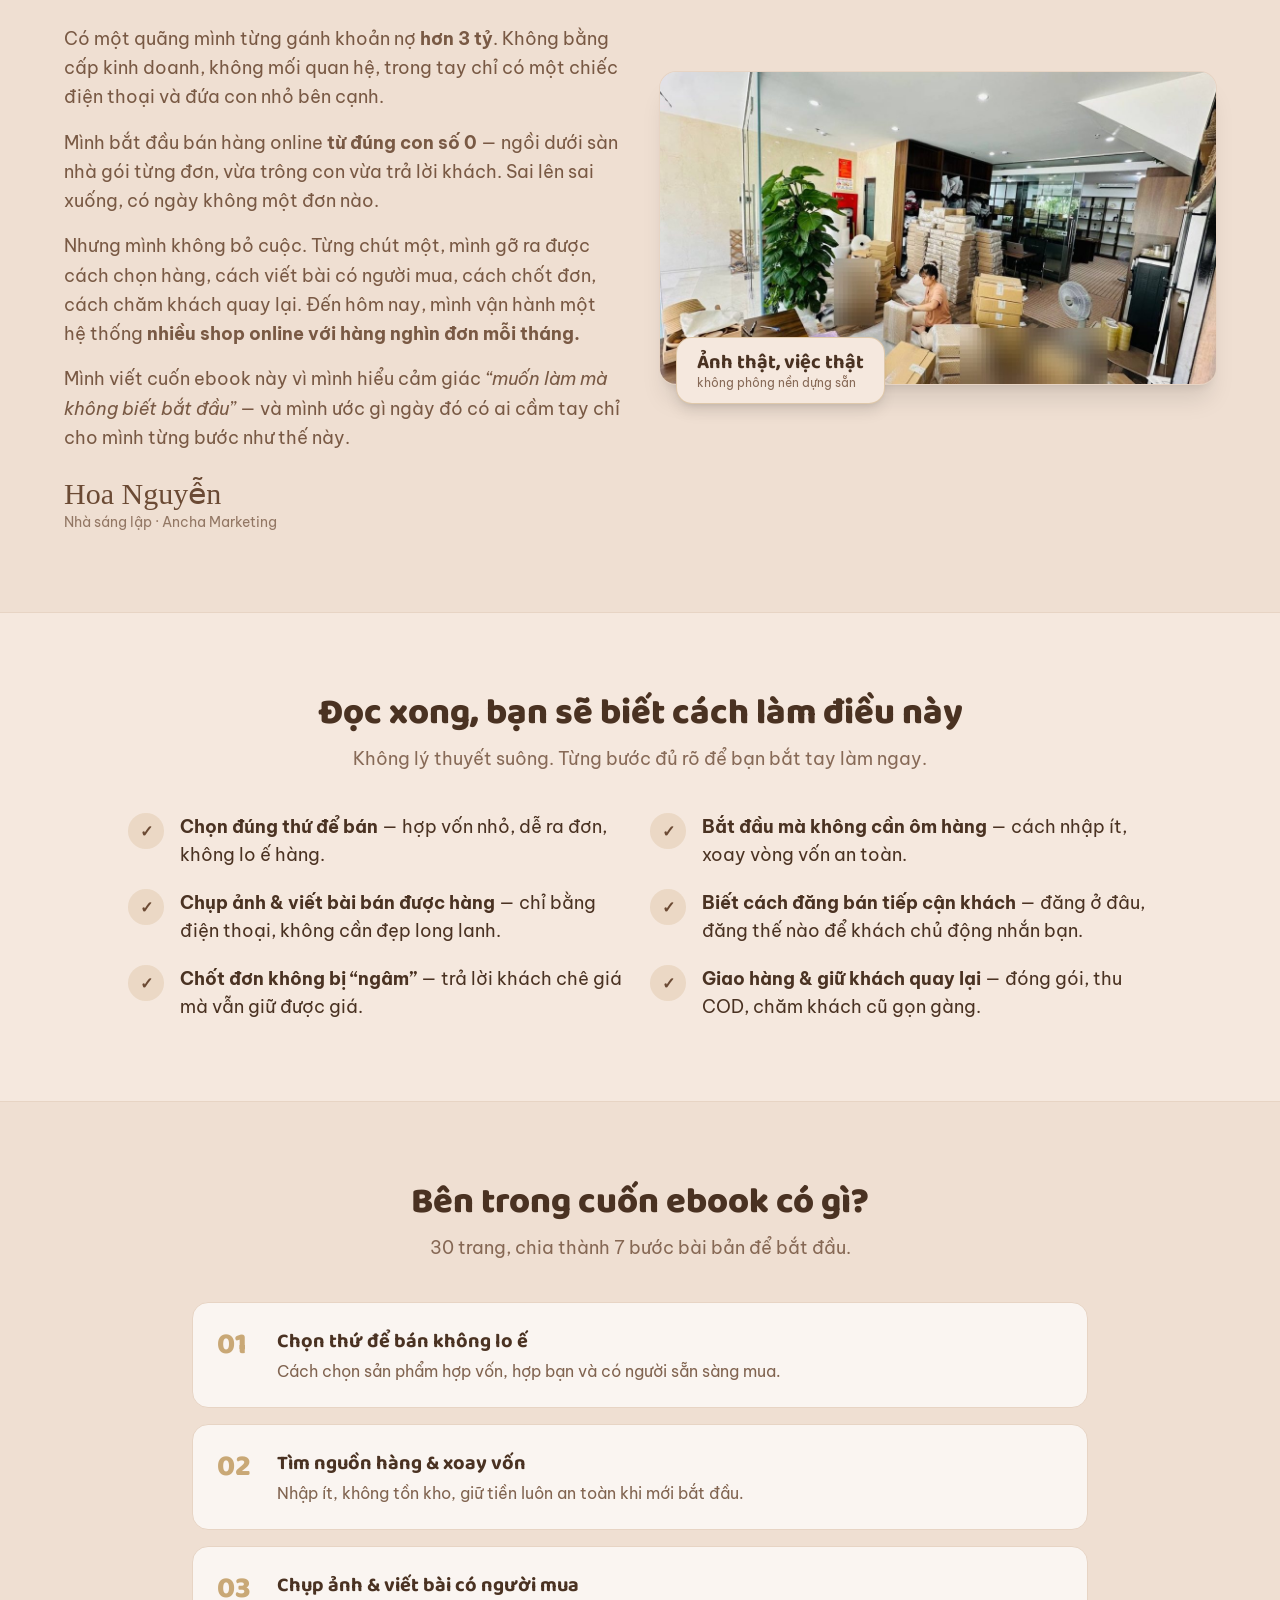
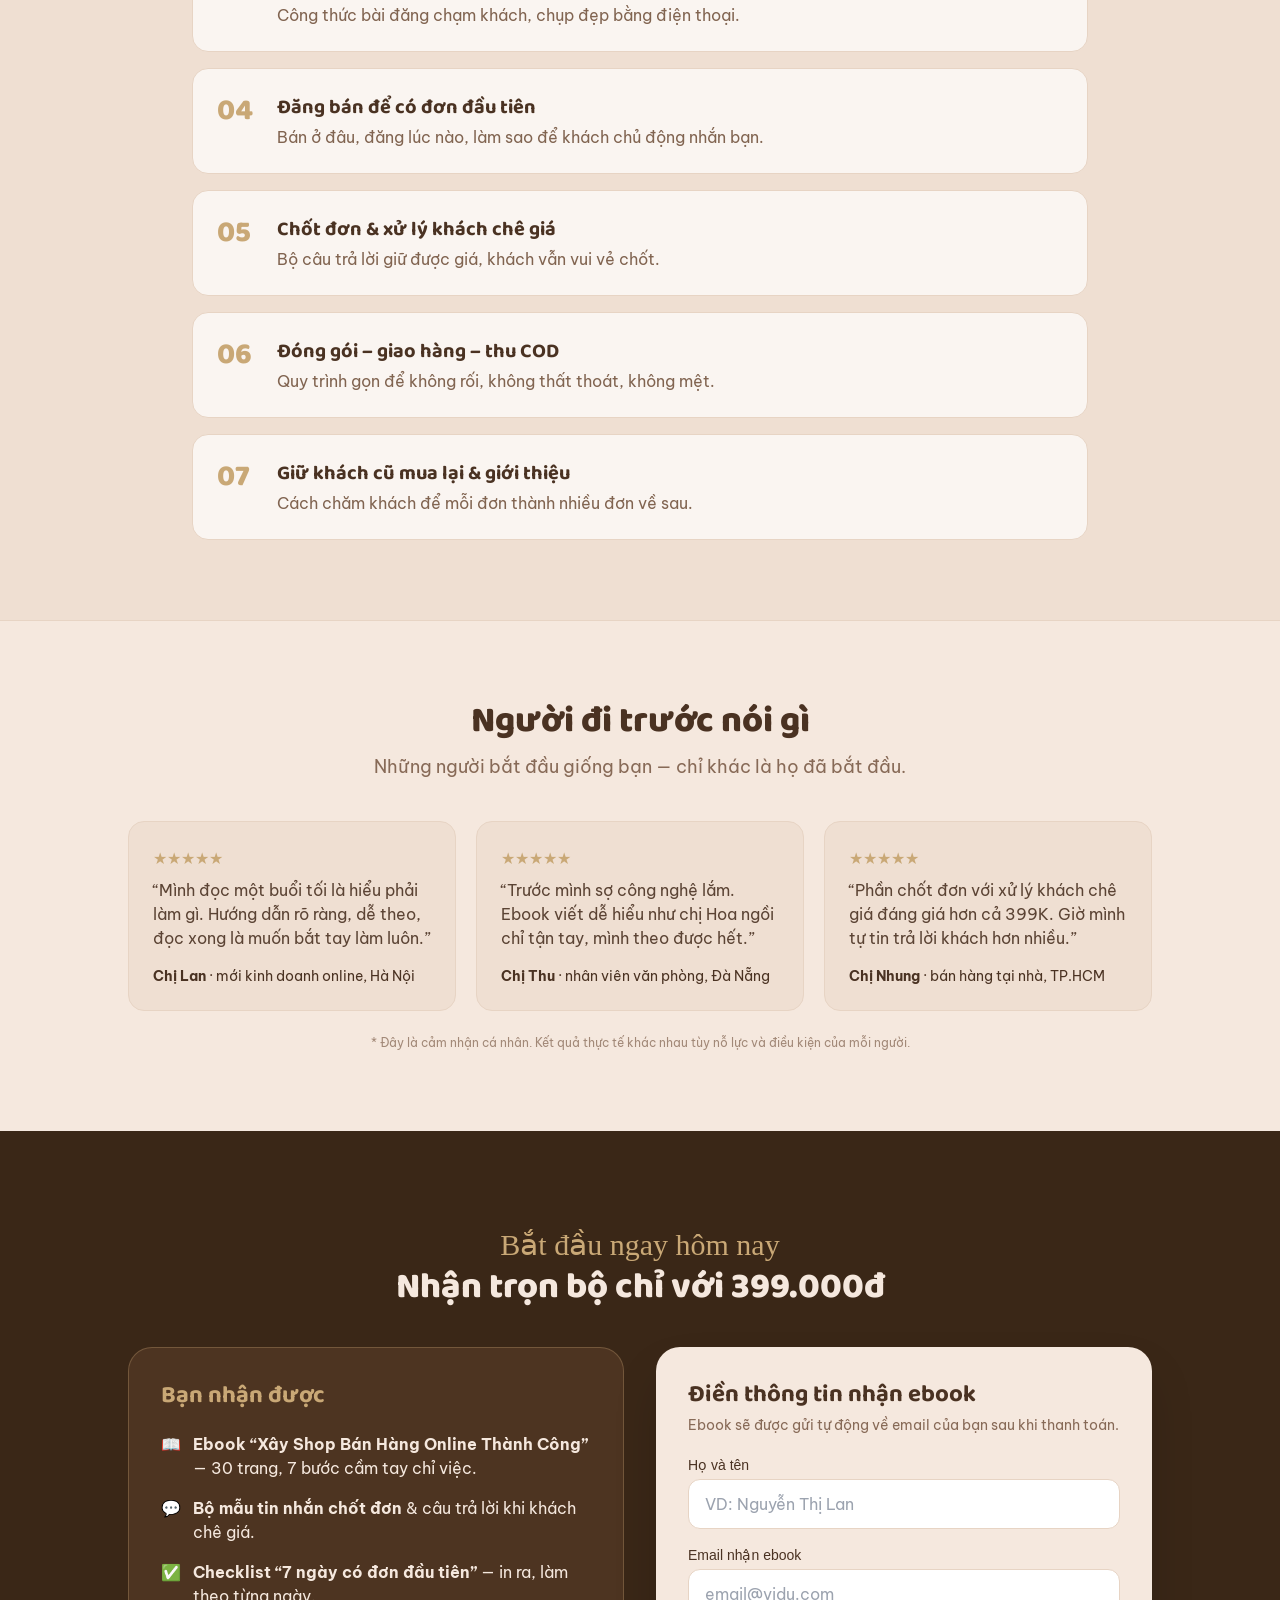
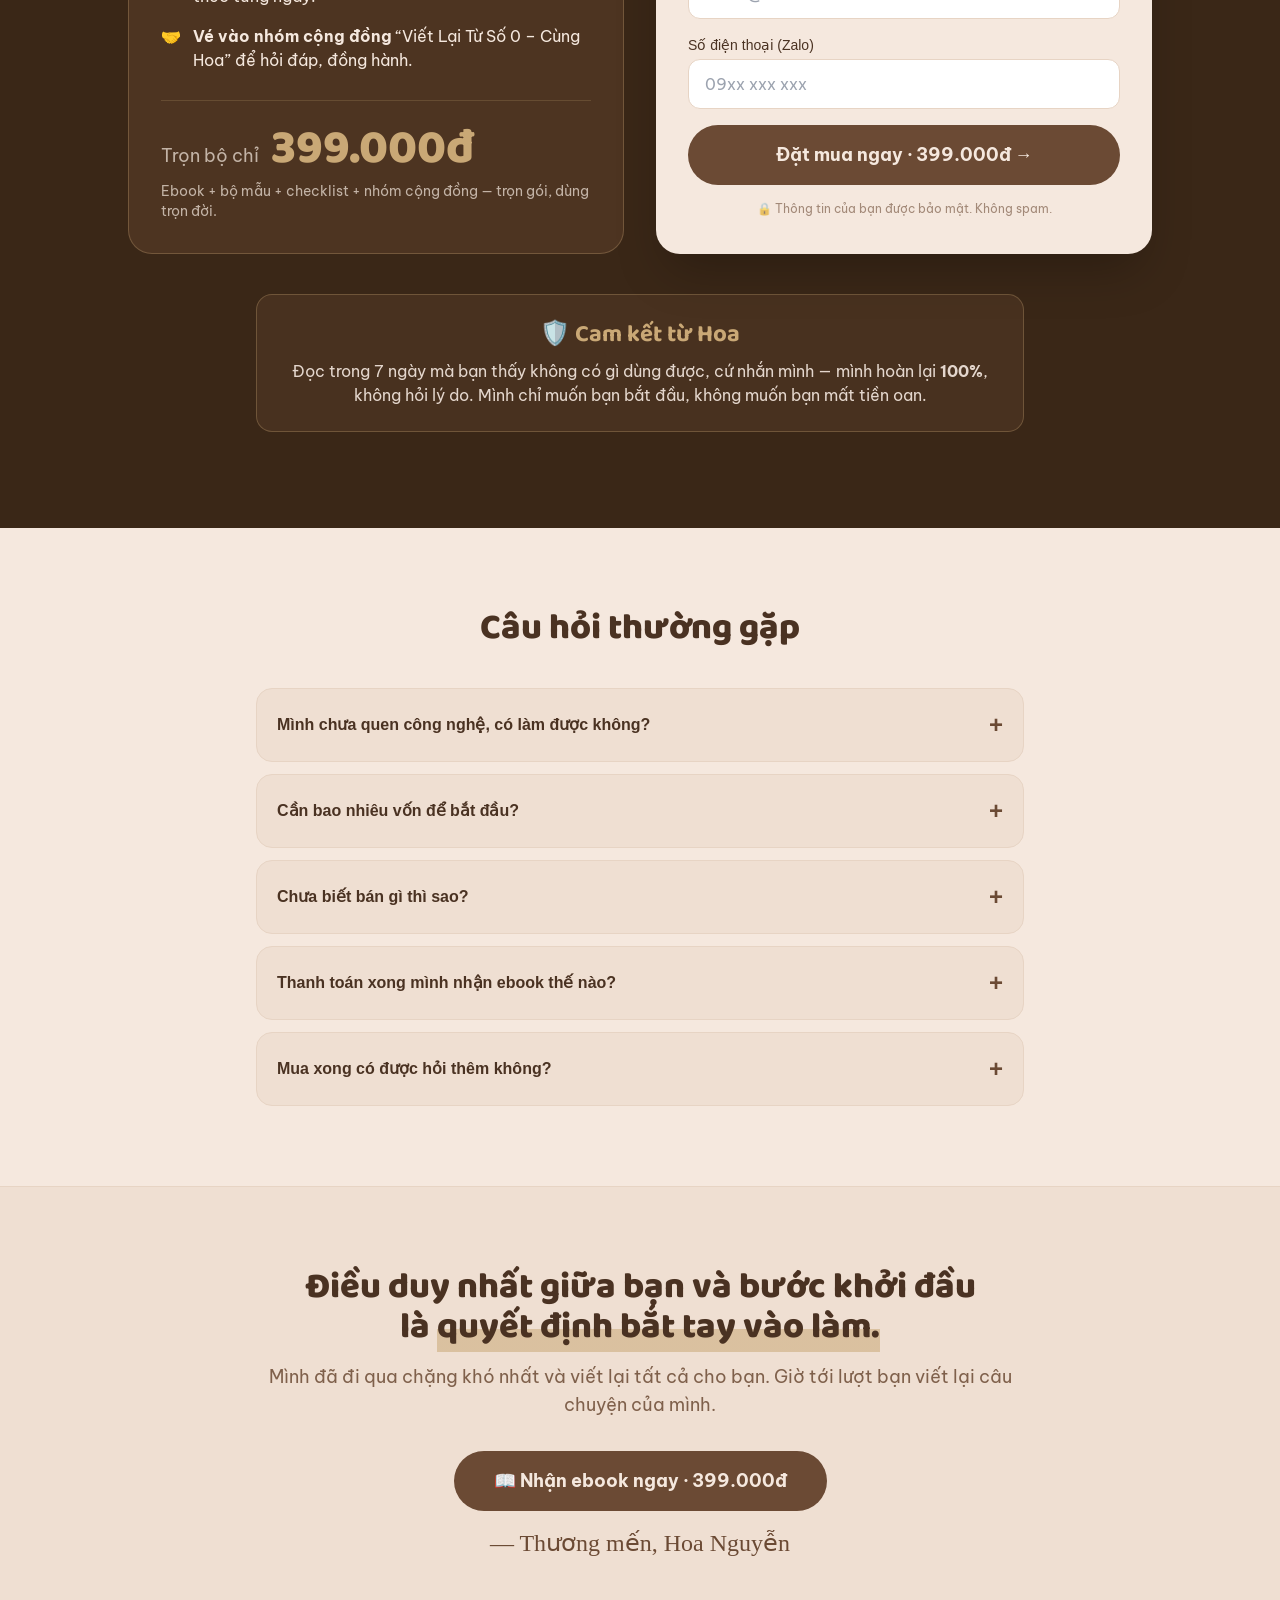
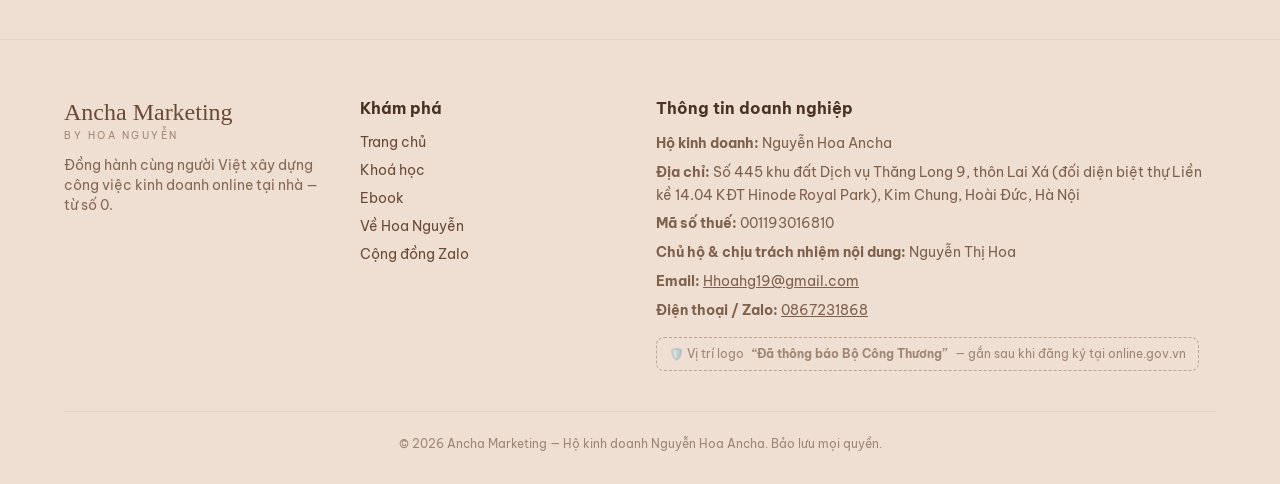
==== commit 95906942: "feat: điền thông tin pháp lý thật vào footer (chuẩn Bộ Công Thương) - Địa chỉ: sửa lại theo Hoa cung" ====
--- a/ebook/index.html
+++ b/ebook/index.html
@@ -46,7 +46,14 @@
   .book-shadow { filter: drop-shadow(0 25px 35px rgba(58,39,23,.35)); }
   .paper { background-image: radial-gradient(rgba(74,50,34,.035) 1px, transparent 1px); background-size: 22px 22px; }
   .underline-hand { background: linear-gradient(120deg, rgba(201,168,118,.55) 0 100%); background-repeat:no-repeat; background-position:0 88%; background-size:100% 40%; }
+  /* Thanh CTA dính đáy (mobile): trượt xuống ẩn khi không cần —
+     tránh che nút hero + tránh khách bấm nhầm lúc đang điền form */
+  #sticky-cta { transition: transform .35s ease, opacity .35s ease; }
+  #sticky-cta.is-hidden { transform: translateY(110%); opacity: 0; pointer-events: none; }
 </style>
+<!-- Lưới an toàn: nếu JS bị chặn (hay gặp ở trình duyệt trong Facebook) thì nội dung
+     vẫn hiện, không bị trang trắng do .reveal đang để opacity:0 -->
+<noscript><style>.reveal{opacity:1 !important;transform:none !important}#sticky-cta{display:none}</style></noscript>
 </head>
 <body class="bg-cream text-ink antialiased">
 
@@ -81,7 +88,7 @@
       </p>
 
       <div class="mt-8 flex flex-col sm:flex-row gap-3 justify-center lg:justify-start">
-        <a href="#dat-mua" class="cta-pulse inline-flex items-center justify-center gap-2 bg-brown text-cream px-8 py-4 rounded-full text-lg font-bold hover:bg-brownd transition">
+        <a href="#dat-mua" id="hero-cta" class="cta-pulse inline-flex items-center justify-center gap-2 bg-brown text-cream px-8 py-4 rounded-full text-lg font-bold hover:bg-brownd transition">
           📖 Nhận ebook ngay · 399.000đ
         </a>
         <a href="#ben-trong" class="inline-flex items-center justify-center gap-2 bg-transparent border-2 border-brown/40 text-brown px-8 py-4 rounded-full text-lg font-semibold hover:bg-cream2 transition">
@@ -401,11 +408,11 @@
       <h4 class="font-bold text-ink mb-3">Thông tin doanh nghiệp</h4>
       <ul class="space-y-1.5 text-sm text-brown/85 leading-relaxed">
         <li><b>Hộ kinh doanh:</b> Nguyễn Hoa Ancha</li>
-        <li><b>Địa chỉ:</b> Số 445, khu đất DV Thăng Long 9, Lam Xá, Kim Chung, Hà Nội</li>
-        <li><b>Số ĐKKD / Mã số thuế:</b> <span class="text-brown/60">[Boss điền sau khi có]</span></li>
-        <li><b>Chủ hộ &amp; chịu trách nhiệm nội dung:</b> <span class="text-brown/60">[Boss điền họ tên đầy đủ]</span></li>
-        <li><b>Email:</b> <span class="text-brown/60">[Boss điền]</span></li>
-        <li><b>Điện thoại / Zalo:</b> <span class="text-brown/60">[Boss điền]</span></li>
+        <li><b>Địa chỉ:</b> Số 445 khu đất Dịch vụ Thăng Long 9, thôn Lai Xá (đối diện biệt thự Liền kề 14.04 KĐT Hinode Royal Park), Kim Chung, Hoài Đức, Hà Nội</li>
+        <li><b>Mã số thuế:</b> 001193016810</li>
+        <li><b>Chủ hộ &amp; chịu trách nhiệm nội dung:</b> Nguyễn Thị Hoa</li>
+        <li><b>Email:</b> <a href="mailto:Hhoahg19@gmail.com" class="underline hover:text-ink">Hhoahg19@gmail.com</a></li>
+        <li><b>Điện thoại / Zalo:</b> <a href="tel:0867231868" class="underline hover:text-ink">0867231868</a></li>
       </ul>
       <div class="mt-4 inline-flex items-center gap-2 border border-dashed border-brown/40 rounded-lg px-3 py-2 text-xs text-brown/60">
         🛡️ Vị trí logo <b>“Đã thông báo Bộ Công Thương”</b> — gắn sau khi đăng ký tại online.gov.vn
@@ -417,8 +424,8 @@
   </div>
 </footer>
 
-<!-- ===== MOBILE STICKY CTA ===== -->
-<a href="#dat-mua" class="sm:hidden fixed bottom-0 inset-x-0 z-50 bg-brown text-cream text-center py-4 font-bold text-lg shadow-[0_-8px_20px_rgba(58,39,23,.25)]">
+<!-- ===== THANH CTA DÍNH ĐÁY (mobile) — tự ẩn ở đầu trang & khi tới form đăng ký ===== -->
+<a href="#dat-mua" id="sticky-cta" class="is-hidden sm:hidden fixed bottom-0 inset-x-0 z-50 bg-brown text-cream text-center py-4 font-bold text-lg shadow-[0_-8px_20px_rgba(58,39,23,.25)]">
   📖 Nhận ebook · 399.000đ
 </a>
 
@@ -437,11 +444,15 @@
   THANKYOU: 'cam-on.html'
 };
 
-/* ---- Scroll reveal ---- */
-const io = new IntersectionObserver((entries)=>{
-  entries.forEach(e=>{ if(e.isIntersecting){ e.target.classList.add('on'); io.unobserve(e.target); } });
-},{threshold:.12});
-document.querySelectorAll('.reveal').forEach(el=>io.observe(el));
+/* ---- Scroll reveal (có lưới an toàn: trình duyệt cũ không hỗ trợ thì hiện hết luôn) ---- */
+if ('IntersectionObserver' in window) {
+  const io = new IntersectionObserver((entries)=>{
+    entries.forEach(e=>{ if(e.isIntersecting){ e.target.classList.add('on'); io.unobserve(e.target); } });
+  },{threshold:.12});
+  document.querySelectorAll('.reveal').forEach(el=>io.observe(el));
+} else {
+  document.querySelectorAll('.reveal').forEach(el=>el.classList.add('on'));
+}
 
 /* ---- FAQ accordion ---- */
 document.querySelectorAll('.faq-toggle').forEach(btn=>{
@@ -504,6 +515,22 @@
   stepPay.scrollIntoView({behavior:'smooth', block:'center'});
 });
 
+/* ---- Thanh CTA dính đáy: chỉ hiện ở khúc giữa trang ----
+   Ẩn khi: (1) nút CTA đầu trang đang hiện -> đã có nút rồi, không cần
+           (2) đã tới phần đặt mua/form -> tránh khách bấm nhầm, mất thông tin vừa nhập */
+const stickyCta = document.getElementById('sticky-cta');
+if (stickyCta && 'IntersectionObserver' in window) {
+  const zones = ['hero-cta','dat-mua'].map(id => document.getElementById(id)).filter(Boolean);
+  const onScreen = new Set();
+  const ioSticky = new IntersectionObserver(entries => {
+    entries.forEach(e => e.isIntersecting ? onScreen.add(e.target) : onScreen.delete(e.target));
+    stickyCta.classList.toggle('is-hidden', onScreen.size > 0);
+  }, { threshold: 0 });
+  zones.forEach(el => ioSticky.observe(el));
+} else if (stickyCta) {
+  stickyCta.classList.remove('is-hidden'); // trình duyệt cũ: cứ hiện nút cho khách bấm được
+}
+
 document.getElementById('btn-back').addEventListener('click', ()=>{
   stepPay.classList.add('hidden');
   stepForm.classList.remove('hidden');
